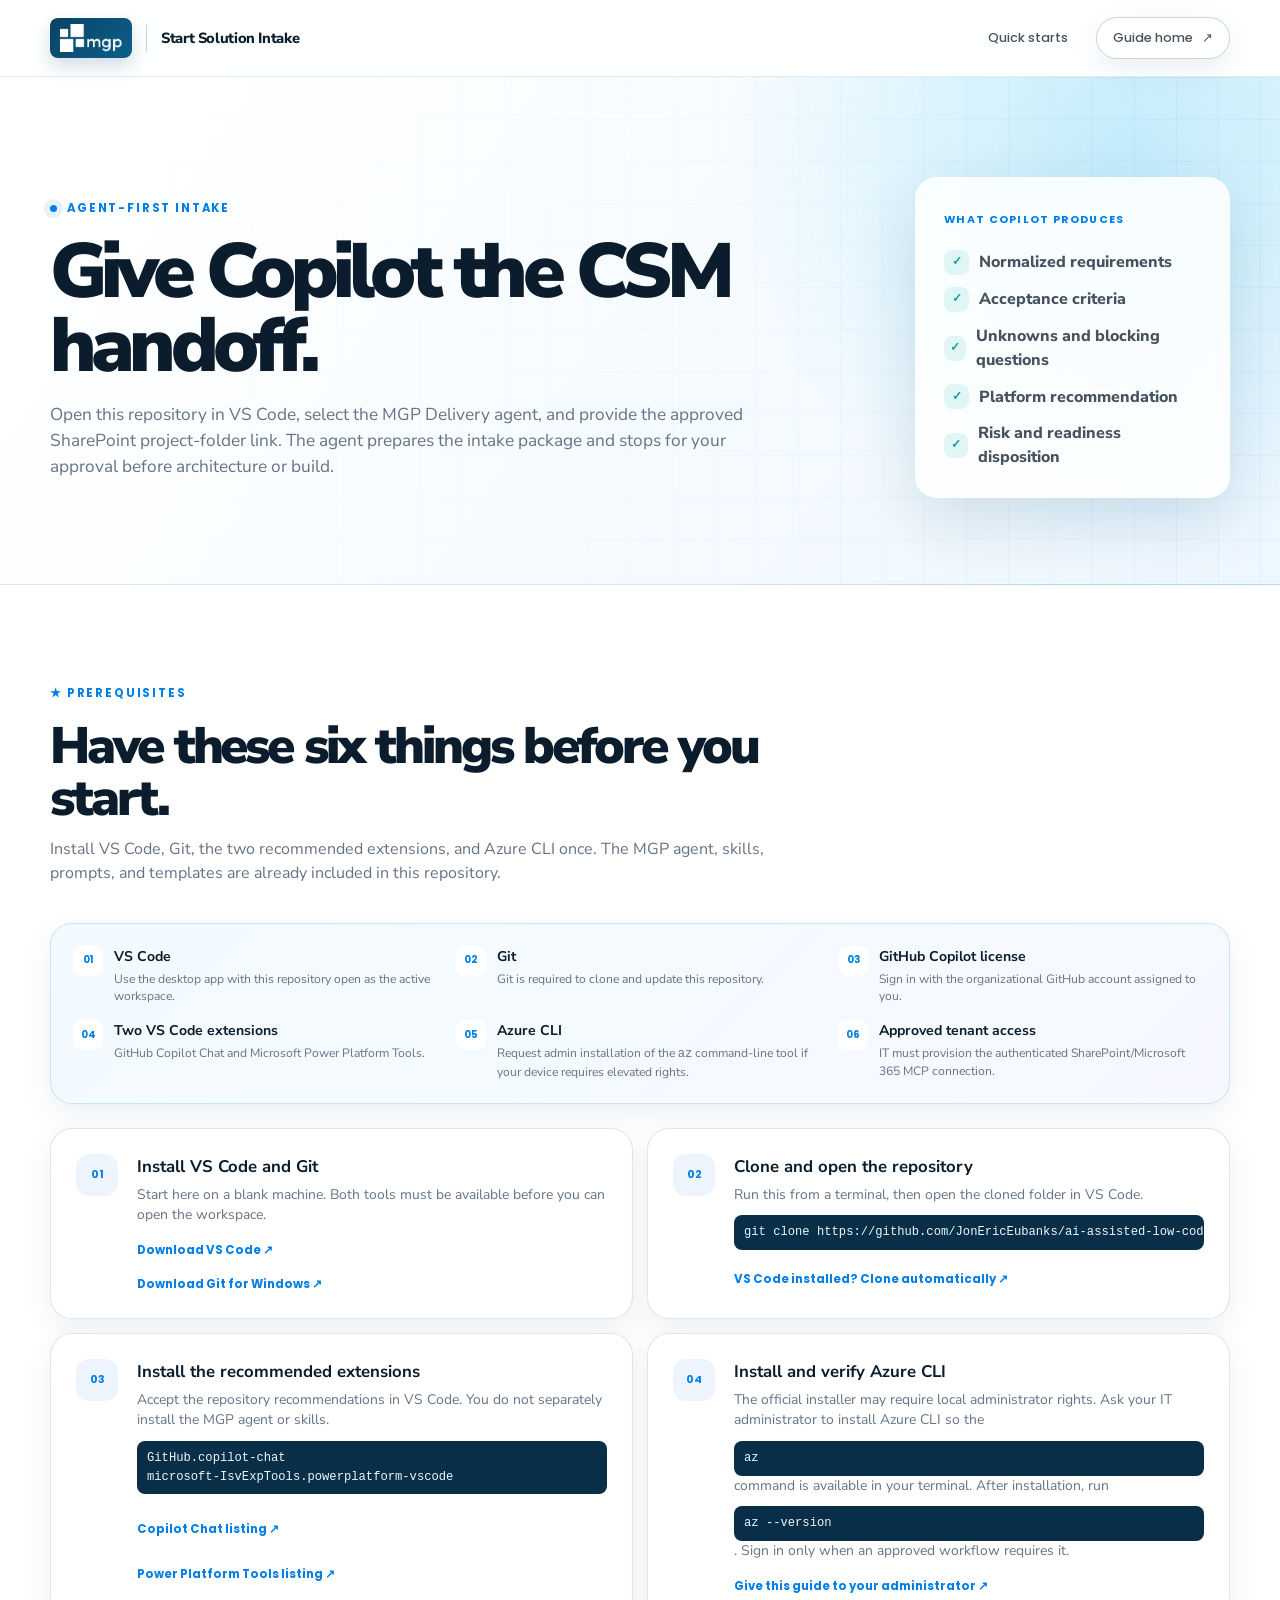
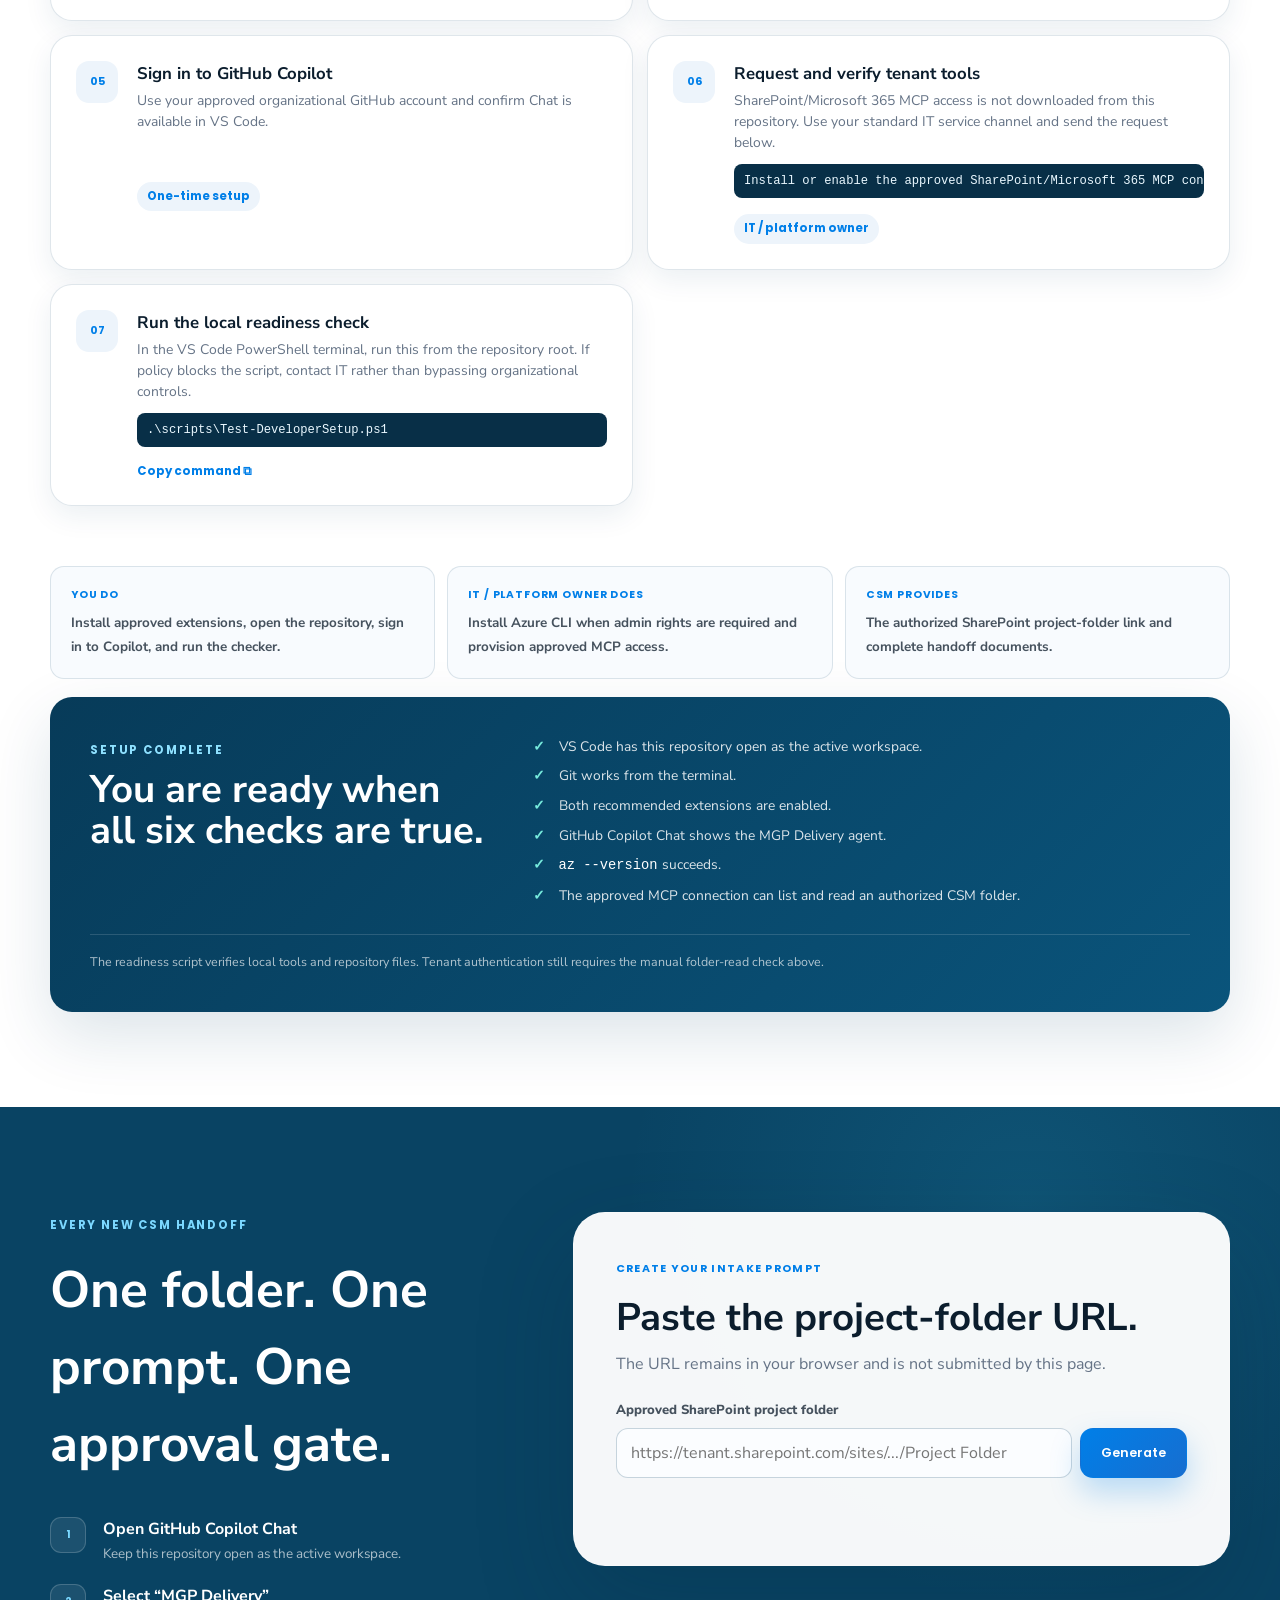
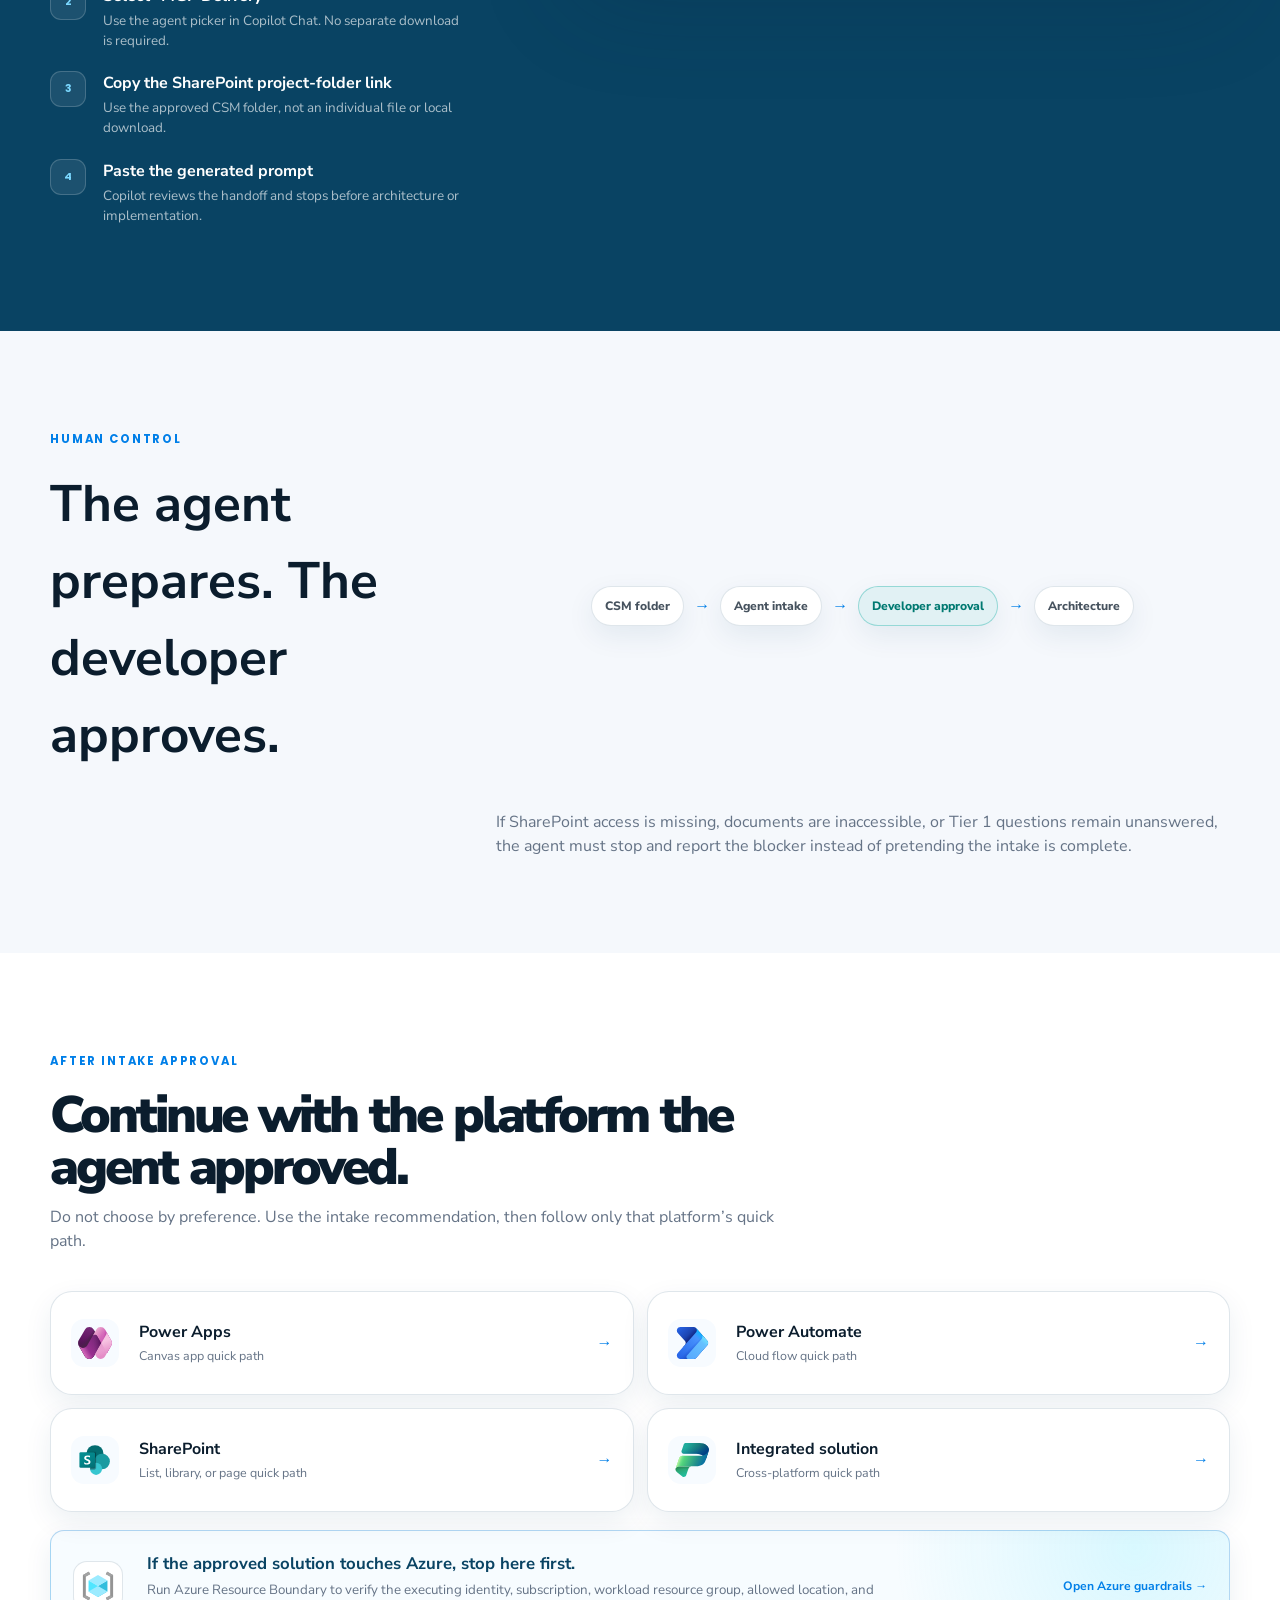
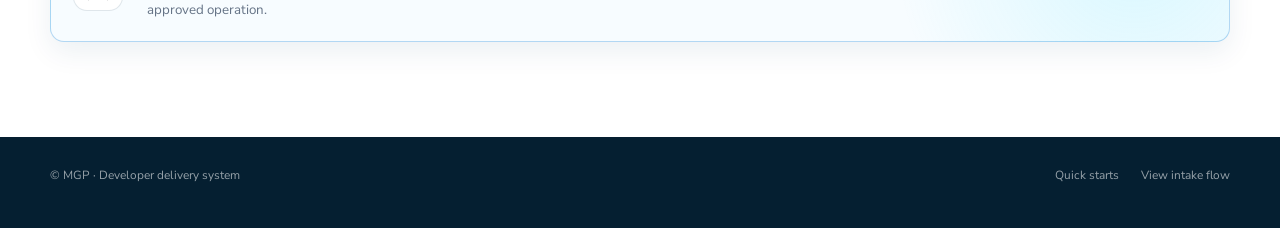
==== docs/start/index.html @ 91738666 "Operationalize low-code delivery and elevate FOIA pilot Add governed delivery skills, agent instruct" ====
<!DOCTYPE html>
<html lang="en">
  <head>
    <meta charset="UTF-8" />
    <meta name="viewport" content="width=device-width, initial-scale=1.0" />
    <meta name="color-scheme" content="light" />
    <title>MGP | Start Solution Intake</title>
    <meta
      name="description"
      content="Start an MGP solution intake in GitHub Copilot Chat using the approved CSM SharePoint project folder."
    />
    <link rel="icon" href="../assets/mgp-header-logo.png" />
    <link rel="preconnect" href="https://fonts.googleapis.com" />
    <link rel="preconnect" href="https://fonts.gstatic.com" crossorigin />
    <link
      href="https://fonts.googleapis.com/css2?family=Nunito+Sans:wght@400;500;600;700;800;900&family=Poppins:wght@500;600;700&display=swap"
      rel="stylesheet"
    />
    <link rel="stylesheet" href="../styles.css" />
    <link rel="stylesheet" href="./start.css" />
    <script src="./start.js" defer></script>
  </head>
  <body class="start-page">
    <a class="skip-link" href="#main">Skip to intake setup</a>

    <header class="site-header">
      <div class="container nav">
        <a class="brand" href="../index.html" aria-label="MGP Developer Delivery Guide home">
          <span class="logo-lockup">
            <img
              class="brand-logo"
              src="../assets/mgp-header-logo.png"
              alt="MGP — Improving Communities"
            />
          </span>
          <span class="brand-divider" aria-hidden="true"></span>
          <span class="brand-title">Start Solution Intake</span>
        </a>

        <nav aria-label="Start navigation">
          <a href="../training/index.html">Quick starts</a>
          <a class="nav-cta" href="../index.html">
            Guide home
            <span aria-hidden="true">↗</span>
          </a>
        </nav>
      </div>
    </header>

    <main id="main">
      <section class="start-hero">
        <div class="start-grid" aria-hidden="true"></div>
        <div class="container start-hero-layout">
          <div>
            <span class="eyebrow">
              <span class="eyebrow-dot" aria-hidden="true"></span>
              Agent-first intake
            </span>
            <h1>Give Copilot the CSM handoff.</h1>
            <p>
              Open this repository in VS Code, select the MGP Delivery agent, and provide the
              approved SharePoint project-folder link. The agent prepares the intake package and
              stops for your approval before architecture or build.
            </p>
          </div>

          <aside class="outcome-card" aria-label="Expected intake outcome">
            <span>What Copilot produces</span>
            <ul>
              <li>Normalized requirements</li>
              <li>Acceptance criteria</li>
              <li>Unknowns and blocking questions</li>
              <li>Platform recommendation</li>
              <li>Risk and readiness disposition</li>
            </ul>
          </aside>
        </div>
      </section>

      <section id="prerequisites" class="readiness-section">
        <div class="container">
          <div class="section-heading">
            <span class="eyebrow">★ Prerequisites</span>
            <h2>Have these six things before you start.</h2>
            <p>
              Install VS Code, Git, the two recommended extensions, and Azure CLI once. The MGP
              agent, skills, prompts, and templates are already included in this repository.
            </p>
          </div>

          <div class="prerequisite-panel">
            <div class="prerequisite-item">
              <span class="prerequisite-icon" aria-hidden="true">01</span>
              <div>
                <strong>VS Code</strong>
                <p>Use the desktop app with this repository open as the active workspace.</p>
              </div>
            </div>
            <div class="prerequisite-item">
              <span class="prerequisite-icon" aria-hidden="true">02</span>
              <div>
                <strong>Git</strong>
                <p>Git is required to clone and update this repository.</p>
              </div>
            </div>
            <div class="prerequisite-item">
              <span class="prerequisite-icon" aria-hidden="true">03</span>
              <div>
                <strong>GitHub Copilot license</strong>
                <p>Sign in with the organizational GitHub account assigned to you.</p>
              </div>
            </div>
            <div class="prerequisite-item">
              <span class="prerequisite-icon" aria-hidden="true">04</span>
              <div>
                <strong>Two VS Code extensions</strong>
                <p>GitHub Copilot Chat and Microsoft Power Platform Tools.</p>
              </div>
            </div>
            <div class="prerequisite-item">
              <span class="prerequisite-icon" aria-hidden="true">05</span>
              <div>
                <strong>Azure CLI</strong>
                <p>Request admin installation of the <code>az</code> command-line tool if your device requires elevated rights.</p>
              </div>
            </div>
            <div class="prerequisite-item">
              <span class="prerequisite-icon" aria-hidden="true">06</span>
              <div>
                <strong>Approved tenant access</strong>
                <p>IT must provision the authenticated SharePoint/Microsoft 365 MCP connection.</p>
              </div>
            </div>
          </div>

          <div class="readiness-grid">
            <div class="readiness-card">
              <span class="readiness-number">01</span>
              <div>
                <strong>Install VS Code and Git</strong>
                <p>Start here on a blank machine. Both tools must be available before you can open the workspace.</p>
              </div>
              <a href="https://code.visualstudio.com/download" target="_blank" rel="noreferrer">
                Download VS Code <span aria-hidden="true">↗</span>
              </a>
              <a href="https://git-scm.com/download/win" target="_blank" rel="noreferrer">
                Download Git for Windows <span aria-hidden="true">↗</span>
              </a>
            </div>

            <div class="readiness-card">
              <span class="readiness-number">02</span>
              <div>
                <strong>Clone and open the repository</strong>
                <p>Run this from a terminal, then open the cloned folder in VS Code.</p>
                <code>git clone https://github.com/JonEricEubanks/ai-assisted-low-code-standard.git</code>
              </div>
              <a
                href="vscode://vscode.git/clone?url=https%3A%2F%2Fgithub.com%2FJonEricEubanks%2Fai-assisted-low-code-standard.git"
              >
                VS Code installed? Clone automatically <span aria-hidden="true">↗</span>
              </a>
            </div>

            <div class="readiness-card">
              <span class="readiness-number">03</span>
              <div>
                <strong>Install the recommended extensions</strong>
                <p>
                  Accept the repository recommendations in VS Code. You do not separately install
                  the MGP agent or skills.
                </p>
                <code>GitHub.copilot-chat<br />microsoft-IsvExpTools.powerplatform-vscode</code>
              </div>
              <a
                href="https://marketplace.visualstudio.com/items?itemName=GitHub.copilot-chat"
                target="_blank"
                rel="noreferrer"
              >
                Copilot Chat listing <span aria-hidden="true">↗</span>
              </a>
              <a
                href="https://marketplace.visualstudio.com/items?itemName=microsoft-IsvExpTools.powerplatform-vscode"
                target="_blank"
                rel="noreferrer"
              >
                Power Platform Tools listing <span aria-hidden="true">↗</span>
              </a>
            </div>

            <div class="readiness-card">
              <span class="readiness-number">04</span>
              <div>
                <strong>Install and verify Azure CLI</strong>
                <p>
                  The official installer may require local administrator rights. Ask your IT
                  administrator to install Azure CLI so the <code>az</code> command is available
                  in your terminal. After installation, run <code>az --version</code>. Sign in only
                  when an approved workflow requires it.
                </p>
              </div>
              <a href="https://learn.microsoft.com/cli/azure/install-azure-cli" target="_blank" rel="noreferrer">
                Give this guide to your administrator <span aria-hidden="true">↗</span>
              </a>
            </div>

            <div class="readiness-card">
              <span class="readiness-number">05</span>
              <div>
                <strong>Sign in to GitHub Copilot</strong>
                <p>Use your approved organizational GitHub account and confirm Chat is available in VS Code.</p>
              </div>
              <span class="readiness-state">One-time setup</span>
            </div>

            <div class="readiness-card">
              <span class="readiness-number">06</span>
              <div>
                <strong>Request and verify tenant tools</strong>
                <p>
                  SharePoint/Microsoft 365 MCP access is not downloaded from this repository. Use
                  your standard IT service channel and send the request below.
                </p>
                <code>Install or enable the approved SharePoint/Microsoft 365 MCP connection for the Power Desk developer workflow. Confirm I can list and read an authorized CSM project folder.</code>
              </div>
              <span class="readiness-state">IT / platform owner</span>
            </div>

            <div class="readiness-card">
              <span class="readiness-number">07</span>
              <div>
                <strong>Run the local readiness check</strong>
                <p>
                  In the VS Code PowerShell terminal, run this from the repository root. If policy
                  blocks the script, contact IT rather than bypassing organizational controls.
                </p>
                <code>.\scripts\Test-DeveloperSetup.ps1</code>
              </div>
              <button id="copy-setup-command" class="inline-action" type="button">
                Copy command <span aria-hidden="true">⧉</span>
              </button>
            </div>
          </div>
          <p id="setup-copy-status" class="copy-status" role="status" aria-live="polite"></p>

          <div class="ownership-panel" aria-label="Setup responsibilities">
            <div>
              <span>You do</span>
              <strong>Install approved extensions, open the repository, sign in to Copilot, and run the checker.</strong>
            </div>
            <div>
              <span>IT / platform owner does</span>
              <strong>Install Azure CLI when admin rights are required and provision approved MCP access.</strong>
            </div>
            <div>
              <span>CSM provides</span>
              <strong>The authorized SharePoint project-folder link and complete handoff documents.</strong>
            </div>
          </div>

          <div class="ready-panel">
            <div>
              <span class="eyebrow">Setup complete</span>
              <h3>You are ready when all six checks are true.</h3>
            </div>
            <ul>
              <li>VS Code has this repository open as the active workspace.</li>
              <li>Git works from the terminal.</li>
              <li>Both recommended extensions are enabled.</li>
              <li>GitHub Copilot Chat shows the MGP Delivery agent.</li>
              <li><code>az --version</code> succeeds.</li>
              <li>The approved MCP connection can list and read an authorized CSM folder.</li>
            </ul>
            <p>
              The readiness script verifies local tools and repository files. Tenant authentication
              still requires the manual folder-read check above.
            </p>
          </div>
        </div>
      </section>

      <section class="launch-section">
        <div class="container launch-layout">
          <div class="launch-copy">
            <span class="eyebrow eyebrow-light">Every new CSM handoff</span>
            <h2>One folder. One prompt. One approval gate.</h2>
            <ol>
              <li>
                <span>1</span>
                <div>
                  <strong>Open GitHub Copilot Chat</strong>
                  <p>Keep this repository open as the active workspace.</p>
                </div>
              </li>
              <li>
                <span>2</span>
                <div>
                  <strong>Select “MGP Delivery”</strong>
                  <p>Use the agent picker in Copilot Chat. No separate download is required.</p>
                </div>
              </li>
              <li>
                <span>3</span>
                <div>
                  <strong>Copy the SharePoint project-folder link</strong>
                  <p>Use the approved CSM folder, not an individual file or local download.</p>
                </div>
              </li>
              <li>
                <span>4</span>
                <div>
                  <strong>Paste the generated prompt</strong>
                  <p>Copilot reviews the handoff and stops before architecture or implementation.</p>
                </div>
              </li>
            </ol>
          </div>

          <div class="prompt-builder">
            <span class="prompt-label">Create your intake prompt</span>
            <h2>Paste the project-folder URL.</h2>
            <p>The URL remains in your browser and is not submitted by this page.</p>

            <label for="sharepoint-url">Approved SharePoint project folder</label>
            <div class="url-row">
              <input
                id="sharepoint-url"
                type="url"
                inputmode="url"
                placeholder="https://tenant.sharepoint.com/sites/.../Project Folder"
                autocomplete="off"
              />
              <button id="generate-prompt" class="button button-primary" type="button">
                Generate
              </button>
            </div>
            <p id="url-error" class="field-error" role="alert"></p>

            <div id="prompt-output" class="prompt-output" hidden>
              <div class="prompt-topline">
                <span>Copilot Chat prompt</span>
                <button id="copy-prompt" type="button">
                  Copy prompt <span aria-hidden="true">⧉</span>
                </button>
              </div>
              <pre><code id="prompt-text"></code></pre>
              <p id="prompt-copy-status" class="copy-status" role="status" aria-live="polite"></p>
            </div>
          </div>
        </div>
      </section>

      <section class="approval-section">
        <div class="container approval-layout">
          <div>
            <span class="eyebrow">Human control</span>
            <h2>The agent prepares. The developer approves.</h2>
          </div>
          <div class="approval-flow" aria-label="Intake approval flow">
            <span>CSM folder</span>
            <b aria-hidden="true">→</b>
            <span>Agent intake</span>
            <b aria-hidden="true">→</b>
            <span class="approval-gate">Developer approval</span>
            <b aria-hidden="true">→</b>
            <span>Architecture</span>
          </div>
          <p>
            If SharePoint access is missing, documents are inaccessible, or Tier 1 questions remain
            unanswered, the agent must stop and report the blocker instead of pretending the intake
            is complete.
          </p>
        </div>
      </section>

      <section class="continue-section">
        <div class="container">
          <div class="section-heading">
            <span class="eyebrow">After intake approval</span>
            <h2>Continue with the platform the agent approved.</h2>
            <p>
              Do not choose by preference. Use the intake recommendation, then follow only that
              platform’s quick path.
            </p>
          </div>

          <div class="continue-grid">
            <a href="../platform/index.html?type=power-apps">
              <img src="../assets/product-icons/power-apps.svg" alt="" aria-hidden="true" />
              <span>
                <strong>Power Apps</strong>
                <small>Canvas app quick path</small>
              </span>
              <b aria-hidden="true">→</b>
            </a>
            <a href="../platform/index.html?type=power-automate">
              <img src="../assets/product-icons/power-automate.svg" alt="" aria-hidden="true" />
              <span>
                <strong>Power Automate</strong>
                <small>Cloud flow quick path</small>
              </span>
              <b aria-hidden="true">→</b>
            </a>
            <a href="../platform/index.html?type=sharepoint">
              <img src="../assets/product-icons/sharepoint.svg" alt="" aria-hidden="true" />
              <span>
                <strong>SharePoint</strong>
                <small>List, library, or page quick path</small>
              </span>
              <b aria-hidden="true">→</b>
            </a>
            <a href="../platform/index.html?type=integrated">
              <img src="../assets/product-icons/power-platform.svg" alt="" aria-hidden="true" />
              <span>
                <strong>Integrated solution</strong>
                <small>Cross-platform quick path</small>
              </span>
              <b aria-hidden="true">→</b>
            </a>
          </div>

          <a class="azure-boundary-callout" href="../azure/index.html">
            <img src="../assets/product-icons/azure-resource-groups.svg" alt="" aria-hidden="true" />
            <span>
              <strong>If the approved solution touches Azure, stop here first.</strong>
              <small>Run Azure Resource Boundary to verify the executing identity, subscription, workload resource group, allowed location, and approved operation.</small>
            </span>
            <b aria-hidden="true">Open Azure guardrails →</b>
          </a>
        </div>
      </section>
    </main>

    <footer>
      <div class="container footer-inner">
        <span>© MGP · Developer delivery system</span>
        <div>
          <a href="../training/index.html">Quick starts</a>
          <a href="../guide/index.html?doc=docs%2Fcsm-handoff-intake-flow.md">View intake flow</a>
        </div>
      </div>
    </footer>
  </body>
</html>
---- docs/styles.css ----
:root {
  color-scheme: light;
  --bg: #f5f8fc;
  --surface: #ffffff;
  --surface-soft: #edf4fb;
  --ink: #0b1d2d;
  --ink-soft: #46525e;
  --muted: #657386;
  --line: rgba(9, 67, 99, 0.13);
  --line-strong: rgba(9, 67, 99, 0.22);
  --blue: #007fe8;
  --blue-bright: #1c91f2;
  --blue-dark: #094363;
  --blue-deep: #062f49;
  --cyan: #36c4ef;
  --green: #00a39b;
  --purple: #6755d9;
  --orange: #e78032;
  --shadow-sm: 0 10px 28px rgba(9, 67, 99, 0.08);
  --shadow-md: 0 24px 65px rgba(9, 67, 99, 0.14);
  --shadow-lg: 0 36px 100px rgba(3, 38, 61, 0.2);
  --radius-sm: 14px;
  --radius-md: 22px;
  --radius-lg: 32px;
}

* {
  box-sizing: border-box;
}

html {
  scroll-behavior: smooth;
  background: var(--bg);
}

body {
  margin: 0;
  min-width: 320px;
  overflow-x: hidden;
  background: var(--bg);
  color: var(--ink);
  font-family: "Nunito Sans", sans-serif;
  line-height: 1.5;
  -webkit-font-smoothing: antialiased;
}

a {
  color: inherit;
  text-decoration: none;
}

svg {
  width: 100%;
  height: 100%;
  fill: none;
  stroke: currentColor;
  stroke-width: 1.8;
  stroke-linecap: round;
  stroke-linejoin: round;
}

.skip-link {
  position: fixed;
  z-index: 1000;
  top: 12px;
  left: 12px;
  padding: 10px 14px;
  border-radius: 8px;
  background: var(--blue-dark);
  color: #ffffff;
  transform: translateY(-150%);
}

.skip-link:focus {
  transform: translateY(0);
}

.container {
  width: min(1180px, calc(100% - 48px));
  margin: 0 auto;
}

.site-header {
  position: sticky;
  z-index: 100;
  top: 0;
  border-bottom: 1px solid rgba(9, 67, 99, 0.09);
  background: rgba(255, 255, 255, 0.88);
  backdrop-filter: blur(20px) saturate(150%);
}

.nav {
  min-height: 76px;
  display: flex;
  align-items: center;
  justify-content: space-between;
  gap: 30px;
}

.brand {
  display: inline-flex;
  align-items: center;
  gap: 14px;
  min-width: 0;
}

.logo-lockup {
  width: 82px;
  height: 40px;
  display: grid;
  place-items: center;
  padding: 6px 10px;
  border-radius: 8px;
  background: linear-gradient(135deg, var(--blue-dark), #0d5e8c);
  box-shadow: 0 8px 18px rgba(9, 67, 99, 0.18);
}

.brand-logo {
  width: 100%;
  height: 100%;
  display: block;
  object-fit: contain;
}

.brand-divider {
  width: 1px;
  height: 27px;
  background: var(--line-strong);
}

.brand-title {
  font-size: 0.92rem;
  font-weight: 800;
  letter-spacing: -0.025em;
  white-space: nowrap;
}

nav {
  display: flex;
  align-items: center;
  gap: 28px;
  color: var(--ink-soft);
  font-family: "Poppins", sans-serif;
  font-size: 0.8rem;
  font-weight: 500;
}

nav a {
  transition: color 160ms ease;
}

nav a:hover,
nav a:focus-visible {
  color: var(--blue);
}

.nav-cta {
  min-height: 42px;
  padding: 0 16px;
  display: inline-flex;
  align-items: center;
  gap: 9px;
  border: 1px solid var(--line-strong);
  border-radius: 999px;
  background: rgba(255, 255, 255, 0.7);
  box-shadow: var(--shadow-sm);
}

.hero {
  position: relative;
  isolation: isolate;
  min-height: 710px;
  display: grid;
  align-items: center;
  overflow: hidden;
  border-bottom: 1px solid var(--line);
  background:
    linear-gradient(112deg, #ffffff 8%, #f4f9fe 58%, #eaf5fe 100%);
}

.hero-grid-pattern,
.closing-grid {
  position: absolute;
  inset: 0;
  z-index: -3;
  background-image:
    linear-gradient(rgba(0, 127, 232, 0.055) 1px, transparent 1px),
    linear-gradient(90deg, rgba(0, 127, 232, 0.055) 1px, transparent 1px);
  background-size: 42px 42px;
  mask-image: linear-gradient(90deg, transparent 0%, #000 58%, #000 100%);
}

.hero-orb {
  position: absolute;
  z-index: -2;
  border-radius: 50%;
  filter: blur(2px);
  pointer-events: none;
}

.hero-orb-one {
  width: 560px;
  height: 560px;
  right: -145px;
  top: -125px;
  background:
    radial-gradient(circle at 35% 35%, rgba(54, 196, 239, 0.54), transparent 30%),
    radial-gradient(circle at 58% 55%, rgba(0, 127, 232, 0.3), transparent 56%);
  opacity: 0.82;
}

.hero-orb-two {
  width: 330px;
  height: 330px;
  right: 360px;
  bottom: -205px;
  background: rgba(28, 145, 242, 0.14);
  filter: blur(35px);
}

.hero-layout {
  display: grid;
  grid-template-columns: minmax(0, 1.12fr) minmax(360px, 0.66fr);
  gap: clamp(60px, 8vw, 120px);
  align-items: center;
  padding-top: 90px;
  padding-bottom: 90px;
}

.hero-copy {
  position: relative;
  z-index: 1;
}

.eyebrow {
  display: inline-flex;
  align-items: center;
  gap: 10px;
  margin-bottom: 18px;
  color: var(--blue);
  font-family: "Poppins", sans-serif;
  font-size: 0.72rem;
  font-weight: 700;
  letter-spacing: 0.16em;
  text-transform: uppercase;
}

.eyebrow-dot {
  width: 7px;
  height: 7px;
  border-radius: 50%;
  background: var(--blue);
  box-shadow: 0 0 0 6px rgba(0, 127, 232, 0.1);
}

.eyebrow-light {
  color: #7bd8ff;
}

h1,
h2,
p {
  margin-top: 0;
}

h1 {
  max-width: 720px;
  margin-bottom: 24px;
  font-size: clamp(3.5rem, 6.5vw, 6.35rem);
  line-height: 0.96;
  letter-spacing: -0.075em;
  font-weight: 900;
}

h1 span {
  display: block;
  color: transparent;
  background: linear-gradient(95deg, var(--blue-dark), var(--blue), var(--cyan));
  background-clip: text;
  -webkit-background-clip: text;
}

.hero-copy > p {
  max-width: 580px;
  margin-bottom: 30px;
  color: var(--muted);
  font-size: 1.12rem;
}

.hero-actions {
  display: flex;
  flex-wrap: wrap;
  gap: 12px;
}

.button {
  min-height: 50px;
  padding: 0 20px;
  display: inline-flex;
  align-items: center;
  justify-content: center;
  gap: 11px;
  border: 1px solid transparent;
  border-radius: 13px;
  font-family: "Poppins", sans-serif;
  font-size: 0.8rem;
  font-weight: 600;
  transition:
    transform 180ms ease,
    box-shadow 180ms ease,
    border-color 180ms ease;
}

.button:hover,
.button:focus-visible {
  transform: translateY(-3px);
}

.button-primary {
  background: linear-gradient(135deg, var(--blue), #176ed0);
  color: #ffffff;
  box-shadow: 0 14px 30px rgba(0, 127, 232, 0.25);
}

.button-primary:hover,
.button-primary:focus-visible {
  box-shadow: 0 18px 36px rgba(0, 127, 232, 0.34);
}

.button-secondary {
  border-color: var(--line-strong);
  background: rgba(255, 255, 255, 0.78);
  color: var(--blue-dark);
  box-shadow: var(--shadow-sm);
}

.hero-note {
  margin-top: 24px;
  display: flex;
  align-items: center;
  gap: 10px;
  color: var(--muted);
  font-size: 0.78rem;
}

.hero-note-mark {
  width: 21px;
  height: 21px;
  display: grid;
  place-items: center;
  border-radius: 50%;
  background: rgba(0, 163, 155, 0.11);
  color: var(--green);
  font-size: 0.7rem;
  font-weight: 900;
}

.route-card {
  position: relative;
  padding: 22px;
  border: 1px solid rgba(255, 255, 255, 0.65);
  border-radius: var(--radius-lg);
  background:
    linear-gradient(145deg, rgba(255, 255, 255, 0.96), rgba(244, 249, 253, 0.88));
  box-shadow: var(--shadow-lg);
  backdrop-filter: blur(20px);
}

.route-card::before {
  content: "";
  position: absolute;
  inset: -1px;
  z-index: -1;
  border-radius: inherit;
  background: linear-gradient(145deg, rgba(0, 127, 232, 0.36), transparent 45%, rgba(54, 196, 239, 0.28));
}

.route-topline {
  padding: 3px 4px 18px;
  display: flex;
  align-items: center;
  justify-content: space-between;
  color: var(--blue-dark);
  font-family: "Poppins", sans-serif;
  font-size: 0.76rem;
  font-weight: 700;
}

.route-status {
  display: inline-flex;
  align-items: center;
  gap: 7px;
  color: var(--green);
  font-size: 0.68rem;
}

.route-status > span {
  width: 7px;
  height: 7px;
  border-radius: 50%;
  background: var(--green);
  box-shadow: 0 0 0 5px rgba(0, 163, 155, 0.1);
}

.route-list {
  position: relative;
  margin: 0;
  padding: 0;
  list-style: none;
}

.route-list::before {
  content: "";
  position: absolute;
  top: 38px;
  bottom: 38px;
  left: 23px;
  width: 1px;
  background: linear-gradient(var(--blue), rgba(0, 127, 232, 0.1));
}

.route-list li {
  position: relative;
  display: grid;
  grid-template-columns: 48px 1fr auto;
  align-items: center;
  gap: 14px;
  min-height: 76px;
  padding: 9px 12px 9px 0;
  border-bottom: 1px solid var(--line);
}

.route-list li:last-child {
  border-bottom: 0;
}

.route-node {
  position: relative;
  z-index: 1;
  width: 46px;
  height: 46px;
  display: grid;
  place-items: center;
  border: 1px solid var(--line-strong);
  border-radius: 14px;
  background: var(--surface);
  color: var(--blue-dark);
  font-family: "Poppins", sans-serif;
  font-size: 0.68rem;
  font-weight: 700;
}

.route-active .route-node {
  border-color: var(--blue);
  background: var(--blue);
  color: #ffffff;
  box-shadow: 0 9px 20px rgba(0, 127, 232, 0.25);
}

.route-list strong,
.route-list small {
  display: block;
}

.route-list strong {
  margin-bottom: 2px;
  color: var(--ink);
  letter-spacing: -0.02em;
}

.route-list small {
  color: var(--muted);
  font-size: 0.72rem;
}

.route-check {
  color: var(--blue);
}

.route-link {
  min-height: 48px;
  margin-top: 14px;
  padding: 0 14px;
  display: flex;
  align-items: center;
  justify-content: space-between;
  border-radius: 12px;
  background: var(--blue-dark);
  color: #ffffff;
  font-family: "Poppins", sans-serif;
  font-size: 0.74rem;
  font-weight: 600;
  transition: background 160ms ease;
}

.route-link:hover,
.route-link:focus-visible {
  background: var(--blue);
}

.video-section {
  padding-top: 32px;
}

.video-layout {
  display: grid;
  grid-template-columns: minmax(300px, 0.95fr) minmax(320px, 1.05fr);
  gap: clamp(28px, 4vw, 54px);
  align-items: center;
}

.video-preview {
  display: flex;
  justify-content: center;
}

.video-card {
  width: min(100%, 500px);
  padding: 22px 22px 18px;
  border: 1px solid rgba(9, 67, 99, 0.09);
  border-radius: 28px;
  background: linear-gradient(180deg, #ffffff, #eef7ff);
  box-shadow: var(--shadow-md);
}

.video-badge {
  display: inline-flex;
  align-items: center;
  padding: 8px 12px;
  border-radius: 999px;
  background: rgba(0, 127, 232, 0.08);
  color: var(--blue-dark);
  font-family: "Poppins", sans-serif;
  font-size: 0.7rem;
  font-weight: 700;
  letter-spacing: 0.08em;
  text-transform: uppercase;
}

.video-frame {
  position: relative;
  display: grid;
  place-items: center;
  height: 250px;
  margin-top: 16px;
  overflow: hidden;
  border-radius: 22px;
  background:
    linear-gradient(135deg, rgba(9, 67, 99, 0.98), rgba(0, 127, 232, 0.82)),
    linear-gradient(135deg, rgba(54, 196, 239, 0.2), transparent);
  box-shadow: inset 0 1px 0 rgba(255, 255, 255, 0.22);
}

.video-frame::before {
  content: "";
  position: absolute;
  inset: 18px 28px;
  border: 1px solid rgba(255, 255, 255, 0.2);
  border-radius: 16px;
}

.video-frame img {
  position: absolute;
  inset: 0;
  width: 100%;
  height: 100%;
  object-fit: cover;
}

.video-overlay {
  position: absolute;
  inset: 0;
  background:
    linear-gradient(180deg, rgba(9, 67, 99, 0.08), rgba(9, 67, 99, 0.42)),
    rgba(0, 127, 232, 0.04);
}

.video-play-button {
  position: relative;
  z-index: 1;
  width: 68px;
  height: 68px;
  display: grid;
  place-items: center;
  border-radius: 50%;
  background: rgba(255, 255, 255, 0.18);
  color: #ffffff;
  border: 1px solid rgba(255, 255, 255, 0.2);
  backdrop-filter: blur(10px);
  font-size: 1.8rem;
  box-shadow: 0 18px 36px rgba(9, 67, 99, 0.26);
}

.video-card p {
  margin: 14px 0 0;
  color: var(--muted);
  font-size: 0.94rem;
}

.video-card p strong {
  color: var(--blue-dark);
}

.video-copy h2 {
  margin-bottom: 18px;
}

.video-copy > p {
  margin-bottom: 18px;
  color: var(--muted);
  font-size: 1.02rem;
}

.video-list {
  margin: 0 0 24px;
  padding-left: 22px;
  color: var(--ink-soft);
  display: grid;
  gap: 11px;
}

.video-list li::marker {
  color: var(--blue);
}

.video-actions {
  display: flex;
  flex-wrap: wrap;
  gap: 12px;
}

.section {
  padding: 108px 0;
}

.section-heading {
  margin-bottom: 42px;
}

.section-heading h2,
.ship-intro h2,
.resource-heading h2,
.closing h2 {
  max-width: 790px;
  margin-bottom: 0;
  font-size: clamp(2.25rem, 4.3vw, 4rem);
  line-height: 1.02;
  letter-spacing: -0.06em;
  font-weight: 900;
}

.heading-row {
  display: flex;
  align-items: end;
  justify-content: space-between;
  gap: 38px;
}

.heading-row > p {
  max-width: 300px;
  margin-bottom: 7px;
  color: var(--muted);
  font-size: 0.9rem;
}

.decision-section {
  background:
    radial-gradient(circle at 7% 20%, rgba(0, 127, 232, 0.07), transparent 22rem),
    var(--surface);
}

.setup-callout {
  position: relative;
  margin-bottom: 22px;
  padding: clamp(24px, 4vw, 38px);
  display: grid;
  grid-template-columns: minmax(0, 1.25fr) minmax(280px, 0.75fr) auto;
  align-items: center;
  gap: 18px 30px;
  overflow: hidden;
  border: 1px solid rgba(0, 127, 232, 0.24);
  border-radius: var(--radius-md);
  background:
    radial-gradient(circle at 92% 20%, rgba(54, 196, 239, 0.2), transparent 18rem),
    linear-gradient(125deg, #073b59, #0a547b);
  color: #ffffff;
  box-shadow: var(--shadow-md);
  transition:
    transform 180ms ease,
    box-shadow 180ms ease;
}

.setup-callout:hover,
.setup-callout:focus-visible {
  transform: translateY(-4px);
  box-shadow: var(--shadow-lg);
}

.setup-callout-badge {
  grid-column: 1 / -1;
  justify-self: start;
  padding: 6px 10px;
  border: 1px solid rgba(123, 216, 255, 0.28);
  border-radius: 999px;
  background: rgba(255, 255, 255, 0.08);
  color: #8ee1ff;
  font-family: "Poppins", sans-serif;
  font-size: 0.67rem;
  font-weight: 700;
  letter-spacing: 0.09em;
  text-transform: uppercase;
}

.setup-callout-copy,
.setup-callout-copy strong,
.setup-callout-copy small {
  display: block;
}

.setup-callout-copy strong {
  margin-bottom: 7px;
  font-size: clamp(1.35rem, 2vw, 1.8rem);
  letter-spacing: -0.035em;
}

.setup-callout-copy small {
  max-width: 620px;
  color: rgba(255, 255, 255, 0.72);
  font-size: 0.87rem;
}

.setup-callout-list {
  display: flex;
  flex-wrap: wrap;
  gap: 8px;
}

.setup-callout-list span {
  padding: 7px 10px;
  border: 1px solid rgba(255, 255, 255, 0.16);
  border-radius: 999px;
  background: rgba(255, 255, 255, 0.08);
  color: rgba(255, 255, 255, 0.82);
  font-size: 0.72rem;
  font-weight: 800;
}

.setup-callout-action {
  min-height: 48px;
  padding: 0 16px;
  display: inline-flex;
  align-items: center;
  gap: 14px;
  border-radius: 12px;
  background: #ffffff;
  color: var(--blue-dark);
  font-family: "Poppins", sans-serif;
  font-size: 0.74rem;
  font-weight: 700;
  white-space: nowrap;
}

.decision-grid {
  display: grid;
  grid-template-columns: repeat(3, minmax(0, 1fr));
  gap: 18px;
}

.decision-card {
  --card-accent: var(--blue);
  position: relative;
  min-height: 350px;
  padding: 25px;
  display: flex;
  flex-direction: column;
  overflow: hidden;
  border: 1px solid var(--line);
  border-radius: var(--radius-md);
  background: var(--surface);
  box-shadow: var(--shadow-sm);
  transition:
    transform 220ms ease,
    box-shadow 220ms ease,
    border-color 220ms ease;
}

.decision-card::before {
  content: "";
  position: absolute;
  width: 220px;
  height: 220px;
  right: -95px;
  top: -95px;
  border-radius: 50%;
  background: color-mix(in srgb, var(--card-accent) 13%, transparent);
  transition: transform 240ms ease;
}

.decision-card:hover,
.decision-card:focus-visible {
  transform: translateY(-7px);
  border-color: color-mix(in srgb, var(--card-accent) 45%, var(--line));
  box-shadow: var(--shadow-md);
}

.decision-card:hover::before,
.decision-card:focus-visible::before {
  transform: scale(1.18);
}

.decision-build {
  --card-accent: var(--purple);
}

.decision-validate {
  --card-accent: var(--green);
}

.decision-meta {
  position: relative;
  z-index: 1;
  color: var(--muted);
  font-family: "Poppins", sans-serif;
  font-size: 0.69rem;
  font-weight: 600;
  letter-spacing: 0.07em;
  text-transform: uppercase;
}

.decision-icon {
  position: relative;
  z-index: 1;
  width: 58px;
  height: 58px;
  margin: 48px 0 28px;
  padding: 16px;
  border-radius: 17px;
  background: color-mix(in srgb, var(--card-accent) 11%, white);
  color: var(--card-accent);
  box-shadow: inset 0 0 0 1px color-mix(in srgb, var(--card-accent) 15%, transparent);
}

.decision-copy {
  display: block;
}

.decision-copy strong,
.decision-copy small {
  display: block;
}

.decision-copy strong {
  margin-bottom: 7px;
  font-size: 1.45rem;
  letter-spacing: -0.04em;
}

.decision-copy small {
  max-width: 250px;
  color: var(--muted);
  font-size: 0.85rem;
}

.card-link {
  margin-top: auto;
  padding-top: 30px;
  display: flex;
  align-items: center;
  justify-content: space-between;
  color: var(--card-accent);
  font-family: "Poppins", sans-serif;
  font-size: 0.75rem;
  font-weight: 600;
}

.card-link b {
  font-size: 1rem;
}

.task-chooser-section {
  position: relative;
  background: linear-gradient(180deg, var(--surface) 0%, rgba(247, 250, 252, 0.96) 100%);
}

.task-grid {
  grid-template-columns: repeat(4, minmax(0, 1fr));
}

.azure-guardrail-card {
  border-color: rgba(0, 120, 212, 0.28);
  background:
    radial-gradient(circle at 88% 12%, rgba(80, 230, 255, 0.18), transparent 10rem),
    #ffffff;
}

@media (min-width: 1101px) {
  .azure-guardrail-card {
    grid-column: span 2;
  }
}

.task-card {
  min-height: 250px;
  border: 1px solid rgba(17, 24, 39, 0.08);
  background: #ffffff;
  color: var(--ink);
  box-shadow: 0 18px 40px rgba(11, 20, 32, 0.04);
}

.task-card .playbook-content strong,
.task-card .playbook-content small {
  display: block;
  color: var(--ink);
}

.task-card .playbook-content strong {
  font-size: 1.22rem;
}

.task-card .playbook-content small {
  margin-top: 10px;
  color: var(--muted);
}

.task-cta {
  margin-top: 18px;
  padding-top: 14px;
  display: inline-block;
  color: var(--blue);
  font-size: 0.72rem;
  font-weight: 800;
  letter-spacing: 0.04em;
  text-transform: uppercase;
}

.playbook-section {
  position: relative;
  overflow: hidden;
  background:
    radial-gradient(circle at 95% 10%, rgba(28, 145, 242, 0.2), transparent 25rem),
    linear-gradient(135deg, var(--blue-deep), #073a5c 58%, #0a4a71);
  color: #ffffff;
}

.playbook-section::after {
  content: "";
  position: absolute;
  inset: 0;
  pointer-events: none;
  background-image: radial-gradient(rgba(255, 255, 255, 0.1) 1px, transparent 1px);
  background-size: 26px 26px;
  mask-image: linear-gradient(90deg, transparent, #000);
}

.playbook-section .container {
  position: relative;
  z-index: 1;
}

.playbook-section .heading-row > p {
  color: rgba(255, 255, 255, 0.66);
}

.playbook-grid {
  display: grid;
  grid-template-columns: repeat(4, minmax(0, 1fr));
  gap: 16px;
}

.playbook {
  min-height: 330px;
  padding: 22px;
  display: flex;
  flex-direction: column;
  border: 1px solid rgba(255, 255, 255, 0.15);
  border-radius: var(--radius-md);
  background: rgba(255, 255, 255, 0.075);
  backdrop-filter: blur(12px);
  transition:
    transform 220ms ease,
    background 220ms ease,
    border-color 220ms ease;
}

.playbook:hover,
.playbook:focus-visible {
  transform: translateY(-7px);
  border-color: rgba(123, 216, 255, 0.5);
  background: rgba(255, 255, 255, 0.13);
}

.playbook-featured {
  background:
    linear-gradient(145deg, rgba(28, 145, 242, 0.28), rgba(255, 255, 255, 0.09));
}

.playbook-topline {
  display: flex;
  justify-content: space-between;
  align-items: center;
}

.playbook-logo {
  width: 54px;
  height: 54px;
  display: grid;
  place-items: center;
  padding: 8px;
  border: 1px solid rgba(255, 255, 255, 0.2);
  border-radius: 15px;
  background: rgba(255, 255, 255, 0.96);
  box-shadow: 0 10px 26px rgba(0, 0, 0, 0.18);
}

.playbook-logo img {
  width: 100%;
  height: 100%;
  display: block;
  object-fit: contain;
}

.playbook-arrow {
  color: rgba(255, 255, 255, 0.62);
  font-size: 1.1rem;
}

.playbook-content {
  margin-top: auto;
  display: block;
}

.playbook-content strong,
.playbook-content small {
  display: block;
}

.playbook-content strong {
  margin-bottom: 8px;
  font-size: 1.35rem;
  letter-spacing: -0.04em;
}

.playbook-content small {
  min-height: 42px;
  color: rgba(255, 255, 255, 0.66);
  font-size: 0.82rem;
}

.playbook-tags {
  margin-top: 24px;
  display: flex;
  flex-wrap: wrap;
  gap: 6px;
}

.playbook-tags span {
  padding: 5px 9px;
  border: 1px solid rgba(255, 255, 255, 0.14);
  border-radius: 999px;
  color: rgba(255, 255, 255, 0.66);
  font-size: 0.64rem;
}

.ship-section {
  background: var(--surface);
}

.ship-layout {
  display: grid;
  grid-template-columns: minmax(280px, 0.72fr) minmax(0, 1.28fr);
  gap: clamp(60px, 9vw, 140px);
  align-items: start;
}

.ship-intro {
  position: sticky;
  top: 118px;
}

.ship-intro h2 {
  margin-bottom: 20px;
}

.ship-intro > p {
  max-width: 390px;
  margin-bottom: 24px;
  color: var(--muted);
}

.text-link {
  display: inline-flex;
  align-items: center;
  gap: 10px;
  color: var(--blue);
  font-family: "Poppins", sans-serif;
  font-size: 0.76rem;
  font-weight: 600;
}

.ship-steps {
  margin: 0;
  padding: 0;
  list-style: none;
  border-top: 1px solid var(--line);
}

.ship-steps li {
  min-height: 122px;
  display: grid;
  grid-template-columns: 54px 1fr auto;
  align-items: center;
  gap: 22px;
  border-bottom: 1px solid var(--line);
  transition: padding 180ms ease, background 180ms ease;
}

.ship-steps li:hover {
  padding: 0 18px;
  background: var(--surface-soft);
}

.ship-number {
  color: var(--blue);
  font-family: "Poppins", sans-serif;
  font-size: 0.7rem;
  font-weight: 700;
  letter-spacing: 0.08em;
}

.ship-steps strong,
.ship-steps small {
  display: block;
}

.ship-steps strong {
  margin-bottom: 3px;
  font-size: 1.45rem;
  letter-spacing: -0.04em;
}

.ship-steps small {
  color: var(--muted);
  font-size: 0.82rem;
}

.ship-steps a {
  width: 38px;
  height: 38px;
  display: grid;
  place-items: center;
  border: 1px solid var(--line-strong);
  border-radius: 50%;
  color: var(--blue);
  transition: background 160ms ease, color 160ms ease;
}

.ship-steps a:hover,
.ship-steps a:focus-visible {
  background: var(--blue);
  color: #ffffff;
}

.resource-section {
  padding-top: 30px;
  background: var(--surface);
}

.resource-shell {
  display: grid;
  grid-template-columns: 0.7fr 1.3fr;
  overflow: hidden;
  border: 1px solid var(--line);
  border-radius: var(--radius-lg);
  background: var(--bg);
  box-shadow: var(--shadow-md);
}

.resource-heading {
  padding: 48px;
  border-right: 1px solid var(--line);
  background:
    radial-gradient(circle at 10% 0%, rgba(0, 127, 232, 0.12), transparent 18rem),
    var(--surface-soft);
}

.resource-heading h2 {
  margin-bottom: 16px;
  font-size: clamp(2.2rem, 3.7vw, 3.5rem);
}

.resource-heading p {
  margin-bottom: 0;
  color: var(--muted);
}

.resource-list {
  background: var(--surface);
}

.resource-list a {
  min-height: 93px;
  padding: 0 30px;
  display: grid;
  grid-template-columns: 110px 1fr auto;
  align-items: center;
  gap: 24px;
  border-bottom: 1px solid var(--line);
  transition: background 160ms ease, padding 160ms ease;
}

.resource-list a:last-child {
  border-bottom: 0;
}

.resource-list a:hover,
.resource-list a:focus-visible {
  padding-left: 38px;
  background: var(--surface-soft);
}

.resource-type {
  color: var(--blue);
  font-family: "Poppins", sans-serif;
  font-size: 0.67rem;
  font-weight: 600;
  text-transform: uppercase;
  letter-spacing: 0.09em;
}

.resource-list strong {
  letter-spacing: -0.025em;
}

.resource-list a > span:last-child {
  color: var(--blue);
}

.closing {
  position: relative;
  isolation: isolate;
  overflow: hidden;
  padding: 90px 0;
  background:
    radial-gradient(circle at 78% 10%, rgba(54, 196, 239, 0.35), transparent 25rem),
    linear-gradient(125deg, var(--blue-deep), var(--blue-dark) 65%, #075989);
  color: #ffffff;
}

.closing-grid {
  z-index: -1;
  opacity: 0.42;
  mask-image: linear-gradient(90deg, transparent, #000);
}

.closing-inner {
  display: flex;
  align-items: end;
  justify-content: space-between;
  gap: 60px;
}

.closing h2 {
  font-size: clamp(2.8rem, 5vw, 5rem);
}

.closing-action {
  max-width: 380px;
}

.closing-action p {
  margin-bottom: 22px;
  color: rgba(255, 255, 255, 0.72);
}

.button-white {
  background: #ffffff;
  color: var(--blue-dark);
  box-shadow: 0 18px 40px rgba(0, 0, 0, 0.16);
}

footer {
  padding: 30px 0 44px;
  background: #051f31;
  color: rgba(255, 255, 255, 0.58);
  font-size: 0.74rem;
}

.footer-inner,
.footer-inner > div {
  display: flex;
  justify-content: space-between;
  gap: 22px;
}

footer a:hover,
footer a:focus-visible {
  color: #ffffff;
}

@media (max-width: 980px) {
  .hero-layout {
    grid-template-columns: 1fr;
    gap: 58px;
  }

  .hero {
    min-height: auto;
  }

  .route-card {
    max-width: 660px;
  }

  .setup-callout {
    grid-template-columns: minmax(0, 1fr) auto;
  }

  .setup-callout-list {
    grid-column: 1;
  }

  .setup-callout-action {
    grid-column: 2;
    grid-row: 2 / 4;
  }

  .decision-grid {
    grid-template-columns: repeat(2, minmax(0, 1fr));
  }

  .decision-card:last-child {
    grid-column: 1 / -1;
    min-height: 280px;
  }

  .playbook-grid {
    grid-template-columns: repeat(2, minmax(0, 1fr));
  }

  .ship-layout {
    grid-template-columns: 1fr;
    gap: 46px;
  }

  .ship-intro {
    position: static;
  }

  .resource-shell {
    grid-template-columns: 1fr;
  }

  .resource-heading {
    border-right: 0;
    border-bottom: 1px solid var(--line);
  }
}

@media (max-width: 760px) {
  .container {
    width: min(100% - 32px, 1180px);
  }

  nav > a:not(.nav-cta) {
    display: none;
  }

  .brand-title {
    font-size: 0.8rem;
  }

  .hero-layout {
    padding-top: 70px;
    padding-bottom: 70px;
  }

  h1 {
    font-size: clamp(3.15rem, 14vw, 5rem);
  }

  .section {
    padding: 82px 0;
  }

  .heading-row,
  .closing-inner {
    align-items: flex-start;
    flex-direction: column;
  }

  .setup-callout {
    grid-template-columns: 1fr;
  }

  .setup-callout-badge,
  .setup-callout-list,
  .setup-callout-action {
    grid-column: 1;
  }

  .setup-callout-action {
    grid-row: auto;
    justify-content: space-between;
  }

  .video-layout {
    grid-template-columns: 1fr;
  }

  .decision-grid,
  .playbook-grid {
    grid-template-columns: 1fr;
  }

  .decision-card,
  .decision-card:last-child {
    grid-column: auto;
    min-height: 300px;
  }

  .playbook {
    min-height: 285px;
  }

  .resource-heading {
    padding: 34px 28px;
  }

  .resource-list a {
    grid-template-columns: 90px 1fr auto;
    padding: 0 22px;
  }

  .closing {
    padding: 76px 0;
  }
}

@media (max-width: 520px) {
  .nav-cta,
  .brand-divider,
  .brand-title {
    display: none;
  }

  .hero-actions {
    align-items: stretch;
    flex-direction: column;
  }

  .button {
    width: 100%;
  }

  .video-card {
    padding: 16px;
  }

  .video-frame {
    height: 210px;
  }

  .video-actions {
    align-items: stretch;
    flex-direction: column;
  }

  .hero-note {
    align-items: flex-start;
  }

  .route-card {
    padding: 16px;
    border-radius: 24px;
  }

  .route-list li {
    grid-template-columns: 44px 1fr auto;
    gap: 10px;
  }

  .route-node {
    width: 42px;
    height: 42px;
  }

  .route-list::before {
    left: 21px;
  }

  .ship-steps li {
    grid-template-columns: 36px 1fr auto;
    gap: 12px;
  }

  .resource-list a {
    min-height: 105px;
    grid-template-columns: 1fr auto;
    gap: 5px 16px;
  }

  .resource-type {
    grid-column: 1 / -1;
    align-self: end;
  }

  .footer-inner {
    align-items: flex-start;
    flex-direction: column;
  }
}

@media (prefers-reduced-motion: reduce) {
  html {
    scroll-behavior: auto;
  }

  *,
  *::before,
  *::after {
    transition-duration: 0.01ms !important;
  }
}
---- docs/start/start.css ----
.start-page {
  background: #f5f8fc;
}

.start-hero {
  position: relative;
  isolation: isolate;
  overflow: hidden;
  padding: 100px 0 86px;
  border-bottom: 1px solid var(--line);
  background:
    radial-gradient(circle at 88% 14%, rgba(54, 196, 239, 0.25), transparent 25rem),
    linear-gradient(125deg, #ffffff 8%, #edf7ff 100%);
}

.start-grid {
  position: absolute;
  inset: 0;
  z-index: -1;
  background-image:
    linear-gradient(rgba(0, 127, 232, 0.05) 1px, transparent 1px),
    linear-gradient(90deg, rgba(0, 127, 232, 0.05) 1px, transparent 1px);
  background-size: 42px 42px;
  mask-image: linear-gradient(90deg, transparent 8%, #000);
}

.start-hero-layout {
  display: grid;
  grid-template-columns: minmax(0, 1fr) minmax(300px, 0.42fr);
  align-items: center;
  gap: clamp(55px, 9vw, 120px);
}

.start-hero h1 {
  max-width: 780px;
  margin-bottom: 20px;
  font-size: clamp(3.5rem, 6vw, 6rem);
}

.start-hero p {
  max-width: 720px;
  margin: 0;
  color: var(--muted);
  font-size: 1.08rem;
}

.outcome-card {
  padding: 28px;
  border: 1px solid rgba(255, 255, 255, 0.72);
  border-radius: var(--radius-md);
  background: rgba(255, 255, 255, 0.84);
  box-shadow: var(--shadow-md);
  backdrop-filter: blur(18px);
}

.outcome-card > span,
.prompt-label {
  color: var(--blue);
  font-family: "Poppins", sans-serif;
  font-size: 0.68rem;
  font-weight: 700;
  letter-spacing: 0.12em;
  text-transform: uppercase;
}

.outcome-card ul {
  margin: 20px 0 0;
  padding: 0;
  display: grid;
  gap: 12px;
  list-style: none;
}

.outcome-card li {
  display: flex;
  align-items: center;
  gap: 10px;
  color: var(--ink-soft);
  font-weight: 800;
}

.outcome-card li::before {
  content: "✓";
  width: 25px;
  height: 25px;
  display: grid;
  place-items: center;
  border-radius: 8px;
  background: rgba(0, 163, 155, 0.1);
  color: var(--green);
  font-size: 0.72rem;
}

.readiness-section,
.approval-section {
  padding: 95px 0;
}

.readiness-section {
  background: #ffffff;
  scroll-margin-top: 76px;
}

.section-heading {
  max-width: 760px;
  margin-bottom: 38px;
}

.section-heading h2,
.launch-copy h2,
.approval-layout h2 {
  margin-bottom: 12px;
  font-size: clamp(2.5rem, 4vw, 4.2rem);
}

.section-heading p,
.readiness-card p,
.launch-copy p,
.prompt-builder > p,
.approval-layout > p {
  color: var(--muted);
}

.prerequisite-panel {
  margin: 0 0 24px;
  padding: 22px;
  display: grid;
  grid-template-columns: repeat(3, minmax(0, 1fr));
  gap: 14px;
  border: 1px solid rgba(0, 127, 232, 0.18);
  border-radius: var(--radius-md);
  background: linear-gradient(135deg, #f3fbff, #f7f8ff);
  box-shadow: var(--shadow-sm);
}

.prerequisite-item {
  min-width: 0;
  display: flex;
  align-items: flex-start;
  gap: 11px;
}

.prerequisite-icon {
  flex: 0 0 auto;
  width: 30px;
  height: 30px;
  display: grid;
  place-items: center;
  border-radius: 9px;
  background: #ffffff;
  color: var(--blue);
  font-family: "Poppins", sans-serif;
  font-size: 0.62rem;
  font-weight: 700;
}

.prerequisite-item strong {
  display: block;
  font-size: 0.88rem;
}

.prerequisite-item p {
  margin: 4px 0 0;
  color: var(--muted);
  font-size: 0.76rem;
  line-height: 1.45;
}

.readiness-grid {
  display: grid;
  grid-template-columns: repeat(2, minmax(0, 1fr));
  gap: 14px;
}

.readiness-card {
  min-height: 175px;
  padding: 25px;
  display: grid;
  grid-template-columns: 45px minmax(0, 1fr);
  align-items: start;
  gap: 16px;
  border: 1px solid var(--line);
  border-radius: var(--radius-md);
  background: #ffffff;
  box-shadow: var(--shadow-sm);
}

.readiness-card > div {
  min-width: 0;
}

.readiness-number {
  width: 42px;
  height: 42px;
  display: grid;
  place-items: center;
  border-radius: 13px;
  background: var(--surface-soft);
  color: var(--blue);
  font-family: "Poppins", sans-serif;
  font-size: 0.68rem;
  font-weight: 700;
}

.readiness-card strong {
  display: block;
  font-size: 1.05rem;
}

.readiness-card p {
  margin: 5px 0 0;
  font-size: 0.87rem;
}

.readiness-card > a,
.readiness-state,
.inline-action {
  grid-column: 2;
  justify-self: start;
  color: var(--blue);
  font-family: "Poppins", sans-serif;
  font-size: 0.73rem;
  font-weight: 700;
}

.readiness-state {
  padding: 6px 10px;
  border-radius: 999px;
  background: var(--surface-soft);
}

.inline-action {
  padding: 0;
  border: 0;
  background: transparent;
  cursor: pointer;
}

.readiness-card code {
  margin-top: 10px;
  padding: 8px 10px;
  display: block;
  overflow-x: auto;
  border-radius: 8px;
  background: #082f47;
  color: #eaf8ff;
  font-family: Consolas, "Courier New", monospace;
  font-size: 0.76rem;
  white-space: nowrap;
}

.copy-status {
  min-height: 20px;
  margin: 12px 0 0;
  color: var(--green);
  font-size: 0.8rem;
  font-weight: 800;
}

.copy-status.is-error,
.field-error {
  color: #bd2c36;
}

.ownership-panel {
  margin-top: 28px;
  display: grid;
  grid-template-columns: repeat(3, minmax(0, 1fr));
  gap: 12px;
}

.ownership-panel > div {
  min-width: 0;
  padding: 20px;
  border: 1px solid var(--line);
  border-radius: var(--radius-sm);
  background: #f8fbfe;
}

.ownership-panel span {
  display: block;
  margin-bottom: 7px;
  color: var(--blue);
  font-family: "Poppins", sans-serif;
  font-size: 0.66rem;
  font-weight: 700;
  letter-spacing: 0.08em;
  text-transform: uppercase;
}

.ownership-panel strong {
  color: var(--ink-soft);
  font-size: 0.84rem;
  line-height: 1.5;
}

.ready-panel {
  margin-top: 18px;
  padding: clamp(26px, 4vw, 40px);
  display: grid;
  grid-template-columns: minmax(240px, 0.75fr) minmax(0, 1.25fr);
  gap: 28px 48px;
  border-radius: var(--radius-md);
  background: linear-gradient(135deg, #073b59, #0a547b);
  color: #ffffff;
  box-shadow: var(--shadow-md);
}

.ready-panel .eyebrow {
  margin-bottom: 10px;
  color: #8ee1ff;
}

.ready-panel h3 {
  margin: 0;
  font-size: clamp(1.7rem, 3vw, 2.5rem);
  line-height: 1.08;
}

.ready-panel ul {
  margin: 0;
  padding: 0;
  display: grid;
  gap: 9px;
  list-style: none;
}

.ready-panel li {
  position: relative;
  padding-left: 26px;
  color: rgba(255, 255, 255, 0.86);
  font-size: 0.86rem;
}

.ready-panel li::before {
  content: "✓";
  position: absolute;
  left: 0;
  color: #76eadc;
  font-weight: 900;
}

.ready-panel code {
  color: #ffffff;
}

.ready-panel > p {
  grid-column: 1 / -1;
  margin: 0;
  padding-top: 18px;
  border-top: 1px solid rgba(255, 255, 255, 0.14);
  color: rgba(255, 255, 255, 0.68);
  font-size: 0.78rem;
}

.launch-section {
  padding: 105px 0;
  background:
    radial-gradient(circle at 80% 12%, rgba(54, 196, 239, 0.13), transparent 25rem),
    var(--blue-dark);
  color: #ffffff;
}

.launch-layout {
  display: grid;
  grid-template-columns: minmax(0, 0.78fr) minmax(480px, 1.22fr);
  align-items: start;
  gap: clamp(55px, 8vw, 105px);
}

.launch-copy,
.prompt-builder {
  min-width: 0;
}

.launch-copy .eyebrow {
  color: #7bd8ff;
}

.launch-copy > p {
  color: rgba(255, 255, 255, 0.72);
}

.launch-copy ol {
  margin: 34px 0 0;
  padding: 0;
  display: grid;
  gap: 20px;
  list-style: none;
}

.launch-copy li {
  display: grid;
  grid-template-columns: 38px 1fr;
  gap: 15px;
}

.launch-copy li > span {
  width: 36px;
  height: 36px;
  display: grid;
  place-items: center;
  border: 1px solid rgba(255, 255, 255, 0.18);
  border-radius: 11px;
  background: rgba(255, 255, 255, 0.08);
  color: #7bd8ff;
  font-family: "Poppins", sans-serif;
  font-size: 0.67rem;
  font-weight: 700;
}

.launch-copy li strong {
  display: block;
}

.launch-copy li p {
  margin: 3px 0 0;
  color: rgba(255, 255, 255, 0.66);
  font-size: 0.84rem;
}

.prompt-builder {
  padding: clamp(28px, 4vw, 42px);
  border: 1px solid rgba(255, 255, 255, 0.18);
  border-radius: var(--radius-lg);
  background: rgba(255, 255, 255, 0.96);
  color: var(--ink);
  box-shadow: var(--shadow-lg);
}

.prompt-builder h2 {
  margin: 10px 0 5px;
  font-size: clamp(1.9rem, 3vw, 2.75rem);
}

.prompt-builder > p {
  margin: 0 0 25px;
}

.prompt-builder label {
  display: block;
  margin-bottom: 8px;
  color: var(--ink-soft);
  font-size: 0.82rem;
  font-weight: 800;
}

.url-row {
  display: grid;
  grid-template-columns: 1fr auto;
  gap: 8px;
}

.url-row input {
  min-width: 0;
  min-height: 50px;
  padding: 0 14px;
  border: 1px solid var(--line-strong);
  border-radius: 12px;
  background: #fbfdff;
  color: var(--ink);
  font: inherit;
  outline: none;
}

.url-row input:focus {
  border-color: var(--blue);
  box-shadow: 0 0 0 4px rgba(0, 127, 232, 0.11);
}

.field-error {
  min-height: 20px;
  margin: 7px 0 0;
  font-size: 0.78rem;
  font-weight: 800;
}

.prompt-output {
  margin-top: 25px;
  overflow: hidden;
  border: 1px solid var(--line);
  border-radius: var(--radius-sm);
}

.prompt-topline {
  min-height: 48px;
  padding: 0 14px;
  display: flex;
  align-items: center;
  justify-content: space-between;
  gap: 20px;
  background: var(--surface-soft);
}

.prompt-topline > span {
  color: var(--blue-dark);
  font-family: "Poppins", sans-serif;
  font-size: 0.7rem;
  font-weight: 700;
  text-transform: uppercase;
}

.prompt-topline button {
  padding: 5px;
  border: 0;
  background: transparent;
  color: var(--blue);
  cursor: pointer;
  font: inherit;
  font-size: 0.75rem;
  font-weight: 800;
}

.prompt-output pre {
  max-height: 340px;
  margin: 0;
  overflow: auto;
  padding: 20px;
  background: #082f47;
}

.prompt-output code {
  color: #eaf8ff;
  font-family: Consolas, "Courier New", monospace;
  font-size: 0.78rem;
  overflow-wrap: anywhere;
  white-space: pre-wrap;
  word-break: break-word;
}

.prompt-output .copy-status {
  margin: 0;
  padding: 0 14px;
  background: #ffffff;
}

.approval-section {
  background: #f5f8fc;
}

.continue-section {
  padding: 95px 0;
  background: #ffffff;
}

.continue-grid {
  display: grid;
  grid-template-columns: repeat(2, minmax(0, 1fr));
  gap: 13px;
}

.continue-grid a {
  min-width: 0;
  min-height: 104px;
  padding: 18px 20px;
  display: grid;
  grid-template-columns: 52px minmax(0, 1fr) auto;
  align-items: center;
  gap: 16px;
  border: 1px solid var(--line);
  border-radius: var(--radius-md);
  background: #ffffff;
  box-shadow: var(--shadow-sm);
  transition: transform 180ms ease, box-shadow 180ms ease;
}

.azure-boundary-callout {
  margin-top: 18px;
  min-height: 112px;
  padding: 20px 22px;
  display: grid;
  grid-template-columns: 56px minmax(0, 1fr) auto;
  align-items: center;
  gap: 18px;
  border: 1px solid rgba(0, 120, 212, 0.28);
  border-radius: var(--radius-sm);
  background:
    radial-gradient(circle at 92% 15%, rgba(80, 230, 255, 0.18), transparent 15rem),
    #f7fcff;
  box-shadow: var(--shadow-sm);
  transition:
    transform 180ms ease,
    border-color 180ms ease;
}

.azure-boundary-callout:hover,
.azure-boundary-callout:focus-visible {
  transform: translateY(-3px);
  border-color: rgba(0, 120, 212, 0.48);
}

.azure-boundary-callout img {
  width: 50px;
  height: 50px;
  padding: 8px;
  border: 1px solid var(--line);
  border-radius: 14px;
  background: #ffffff;
}

.azure-boundary-callout strong,
.azure-boundary-callout small {
  display: block;
}

.azure-boundary-callout strong {
  margin-bottom: 5px;
  color: var(--blue-dark);
  font-size: 1.05rem;
}

.azure-boundary-callout small {
  max-width: 760px;
  color: var(--muted);
}

.azure-boundary-callout b {
  color: var(--blue);
  font-size: 0.76rem;
  white-space: nowrap;
}

.continue-grid a:hover,
.continue-grid a:focus-visible {
  transform: translateY(-4px);
  box-shadow: var(--shadow-md);
}

.continue-grid img {
  width: 48px;
  height: 48px;
  padding: 7px;
  border-radius: 13px;
  background: #f7fbff;
  object-fit: contain;
}

.continue-grid strong,
.continue-grid small {
  display: block;
}

.continue-grid small {
  margin-top: 3px;
  color: var(--muted);
  font-size: 0.78rem;
}

.continue-grid b {
  color: var(--blue);
}

.approval-layout {
  display: grid;
  grid-template-columns: minmax(260px, 0.7fr) minmax(0, 1.3fr);
  align-items: center;
  gap: 50px;
}

.approval-layout > p {
  grid-column: 2;
  margin: -25px 0 0;
}

.approval-flow {
  display: flex;
  align-items: center;
  justify-content: center;
  gap: 10px;
  flex-wrap: wrap;
}

.approval-flow span {
  padding: 10px 13px;
  border: 1px solid var(--line);
  border-radius: 999px;
  background: #ffffff;
  color: var(--ink-soft);
  font-size: 0.76rem;
  font-weight: 800;
  box-shadow: var(--shadow-sm);
}

.approval-flow b {
  color: var(--blue);
}

.approval-flow .approval-gate {
  border-color: rgba(0, 163, 155, 0.34);
  background: rgba(0, 163, 155, 0.08);
  color: #007971;
}

@media (max-width: 960px) {
  .start-hero-layout,
  .launch-layout,
  .approval-layout {
    grid-template-columns: 1fr;
  }

  .approval-layout > p {
    grid-column: 1;
    margin: 0;
  }

  .approval-flow {
    justify-content: flex-start;
  }
}

@media (max-width: 700px) {
  .start-hero {
    padding: 70px 0 60px;
  }

  .prerequisite-panel {
    grid-template-columns: repeat(2, minmax(0, 1fr));
  }

  .ownership-panel,
  .ready-panel,
  .continue-grid {
    grid-template-columns: 1fr;
  }

  .azure-boundary-callout {
    grid-template-columns: 48px minmax(0, 1fr);
  }

  .azure-boundary-callout img {
    width: 44px;
    height: 44px;
  }

  .azure-boundary-callout b {
    grid-column: 2;
    white-space: normal;
  }

  .ready-panel > p {
    grid-column: 1;
  }

  .start-hero h1 {
    font-size: clamp(2.8rem, 12vw, 4.4rem);
  }

  .readiness-grid {
    grid-template-columns: 1fr;
  }

  .launch-section {
    padding: 75px 0;
  }
}

@media (max-width: 570px) {
  .readiness-section,
  .approval-section {
    padding: 65px 0;
  }

  .prerequisite-panel {
    grid-template-columns: 1fr;
    padding: 18px;
  }

  .url-row {
    grid-template-columns: 1fr;
  }

  .url-row .button {
    justify-content: center;
  }
}
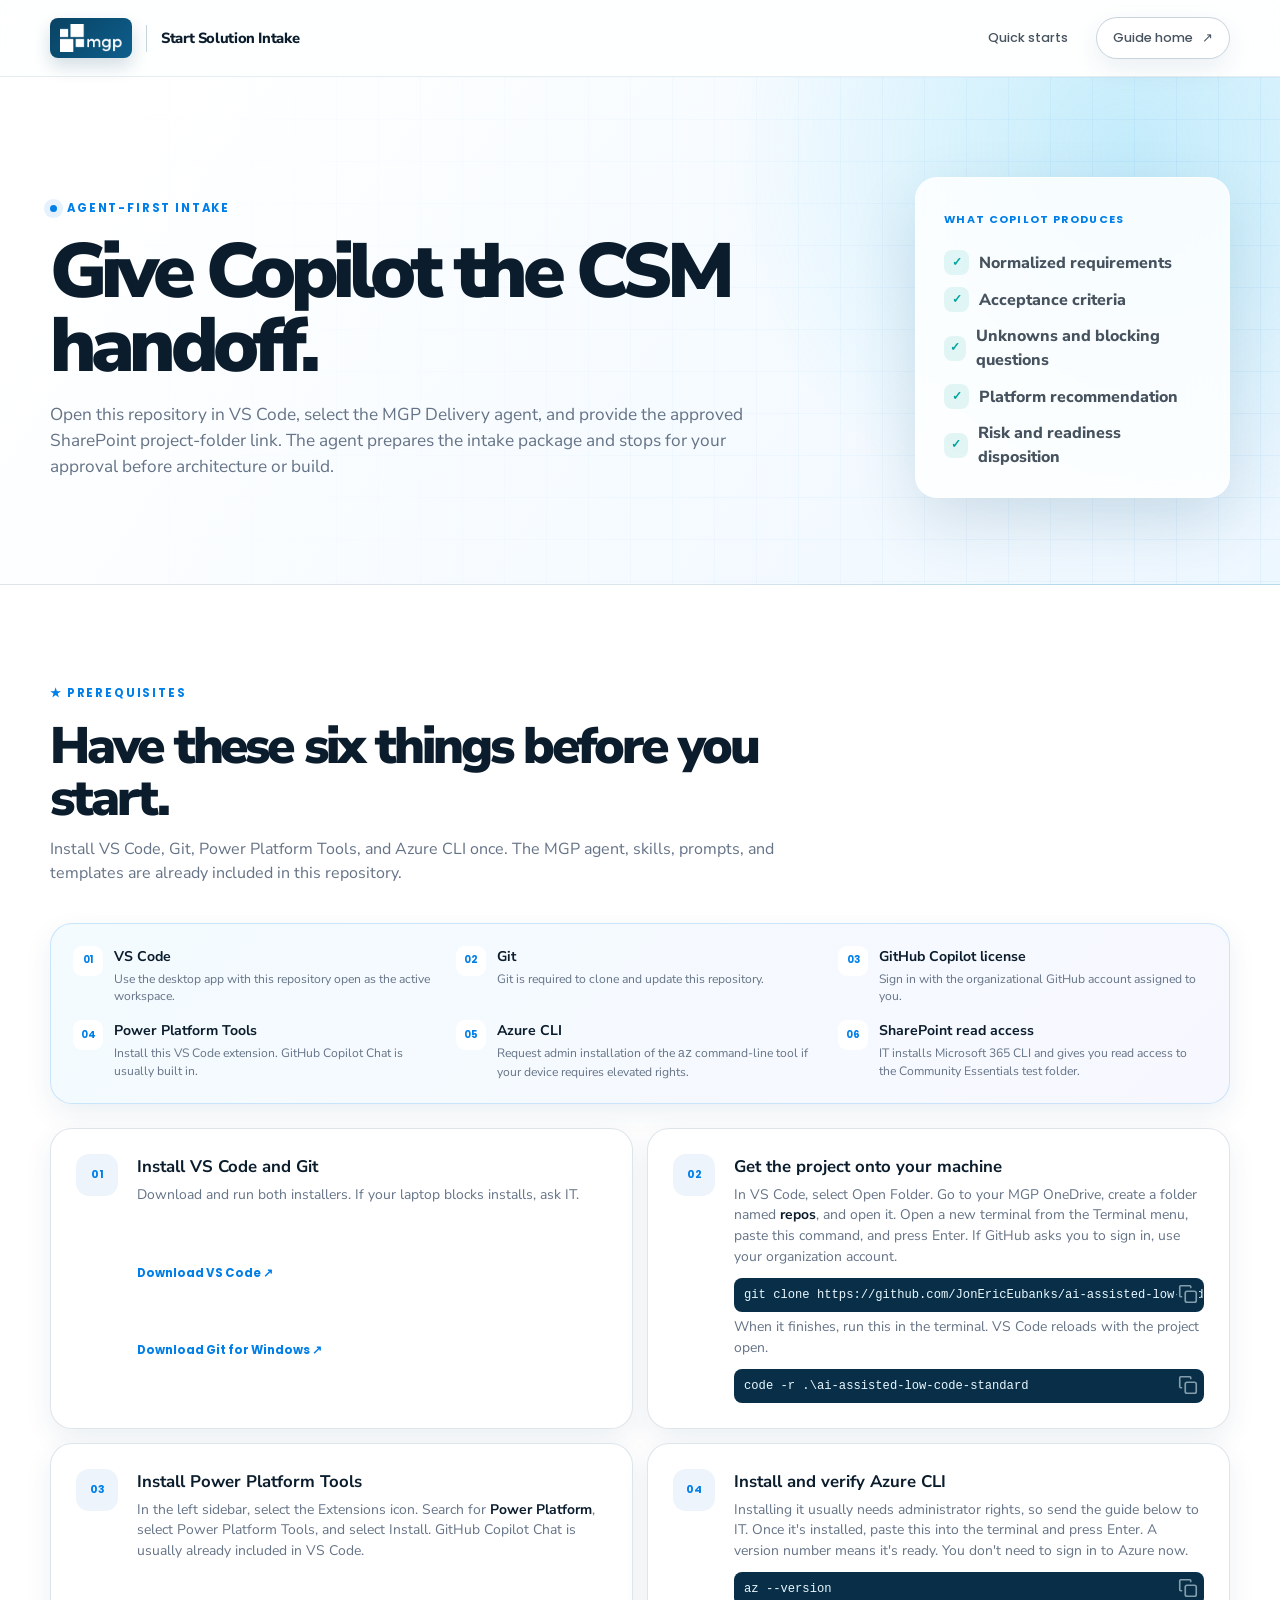
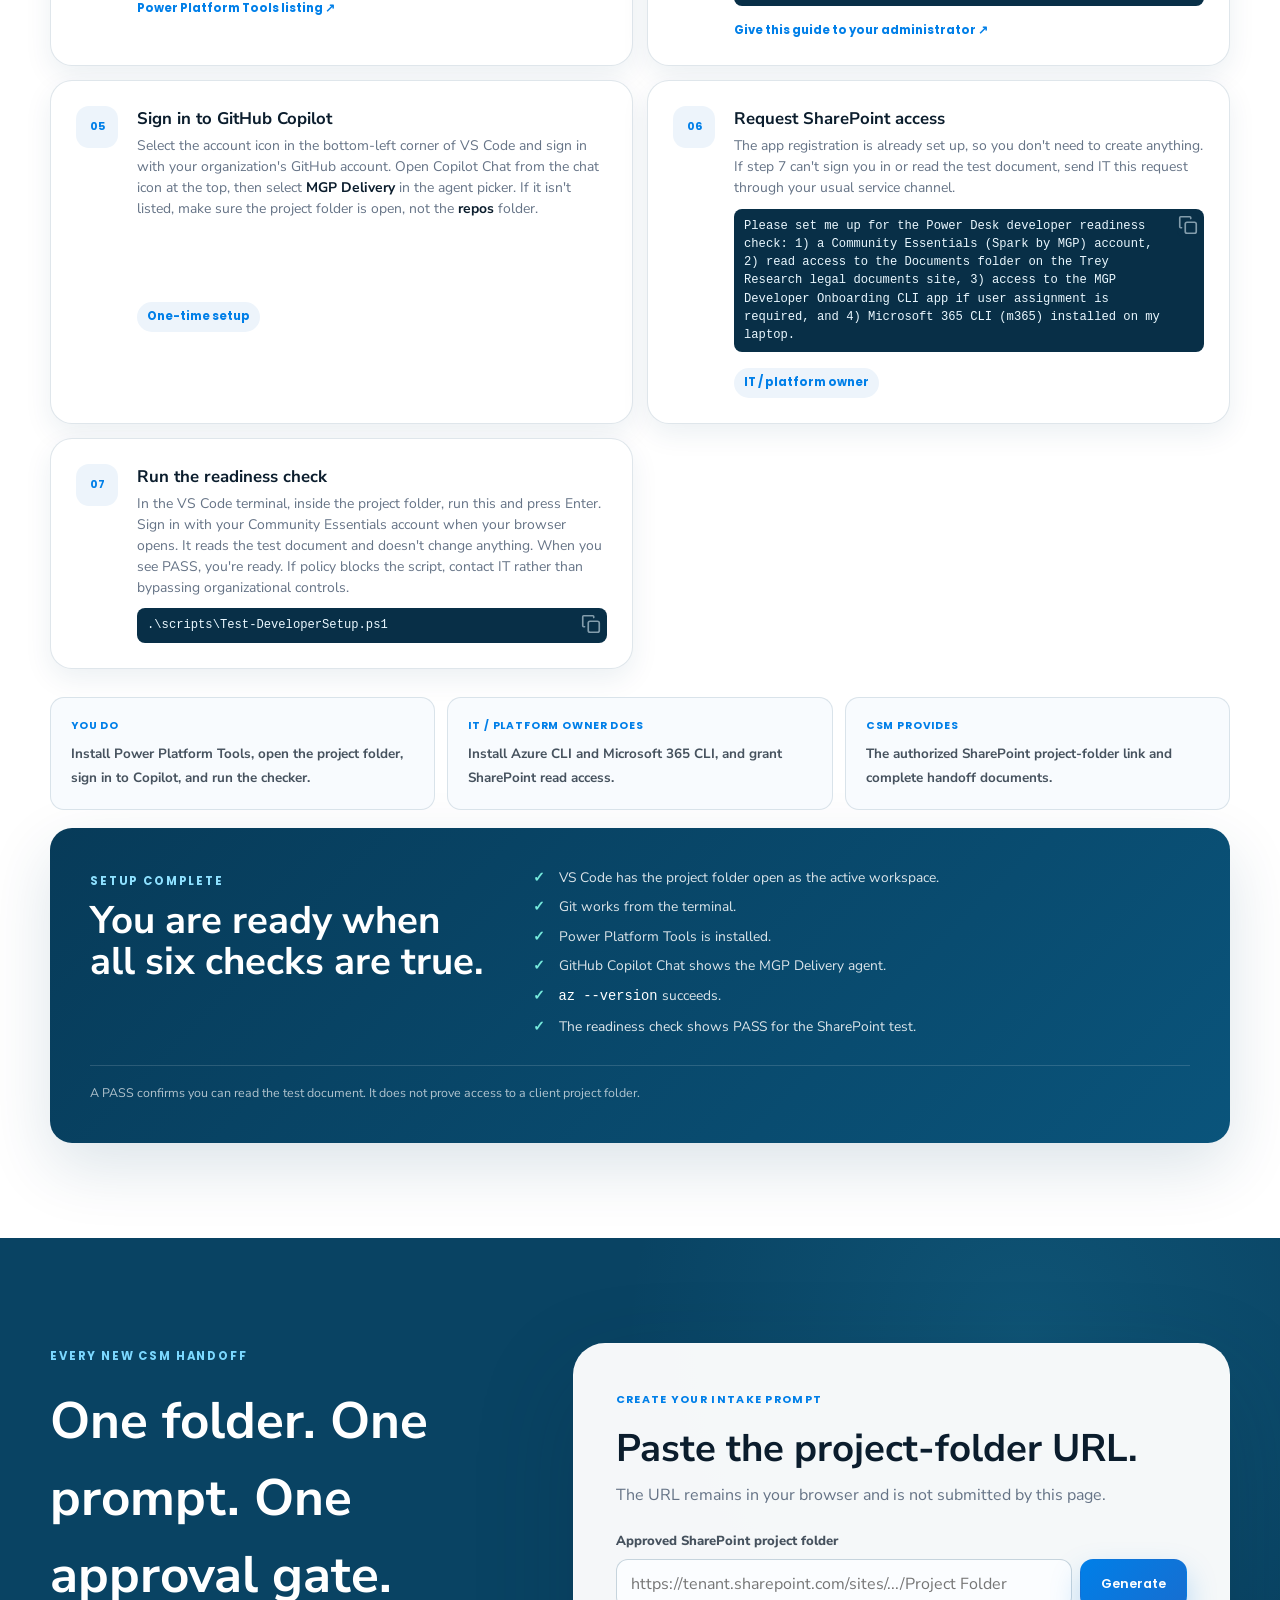
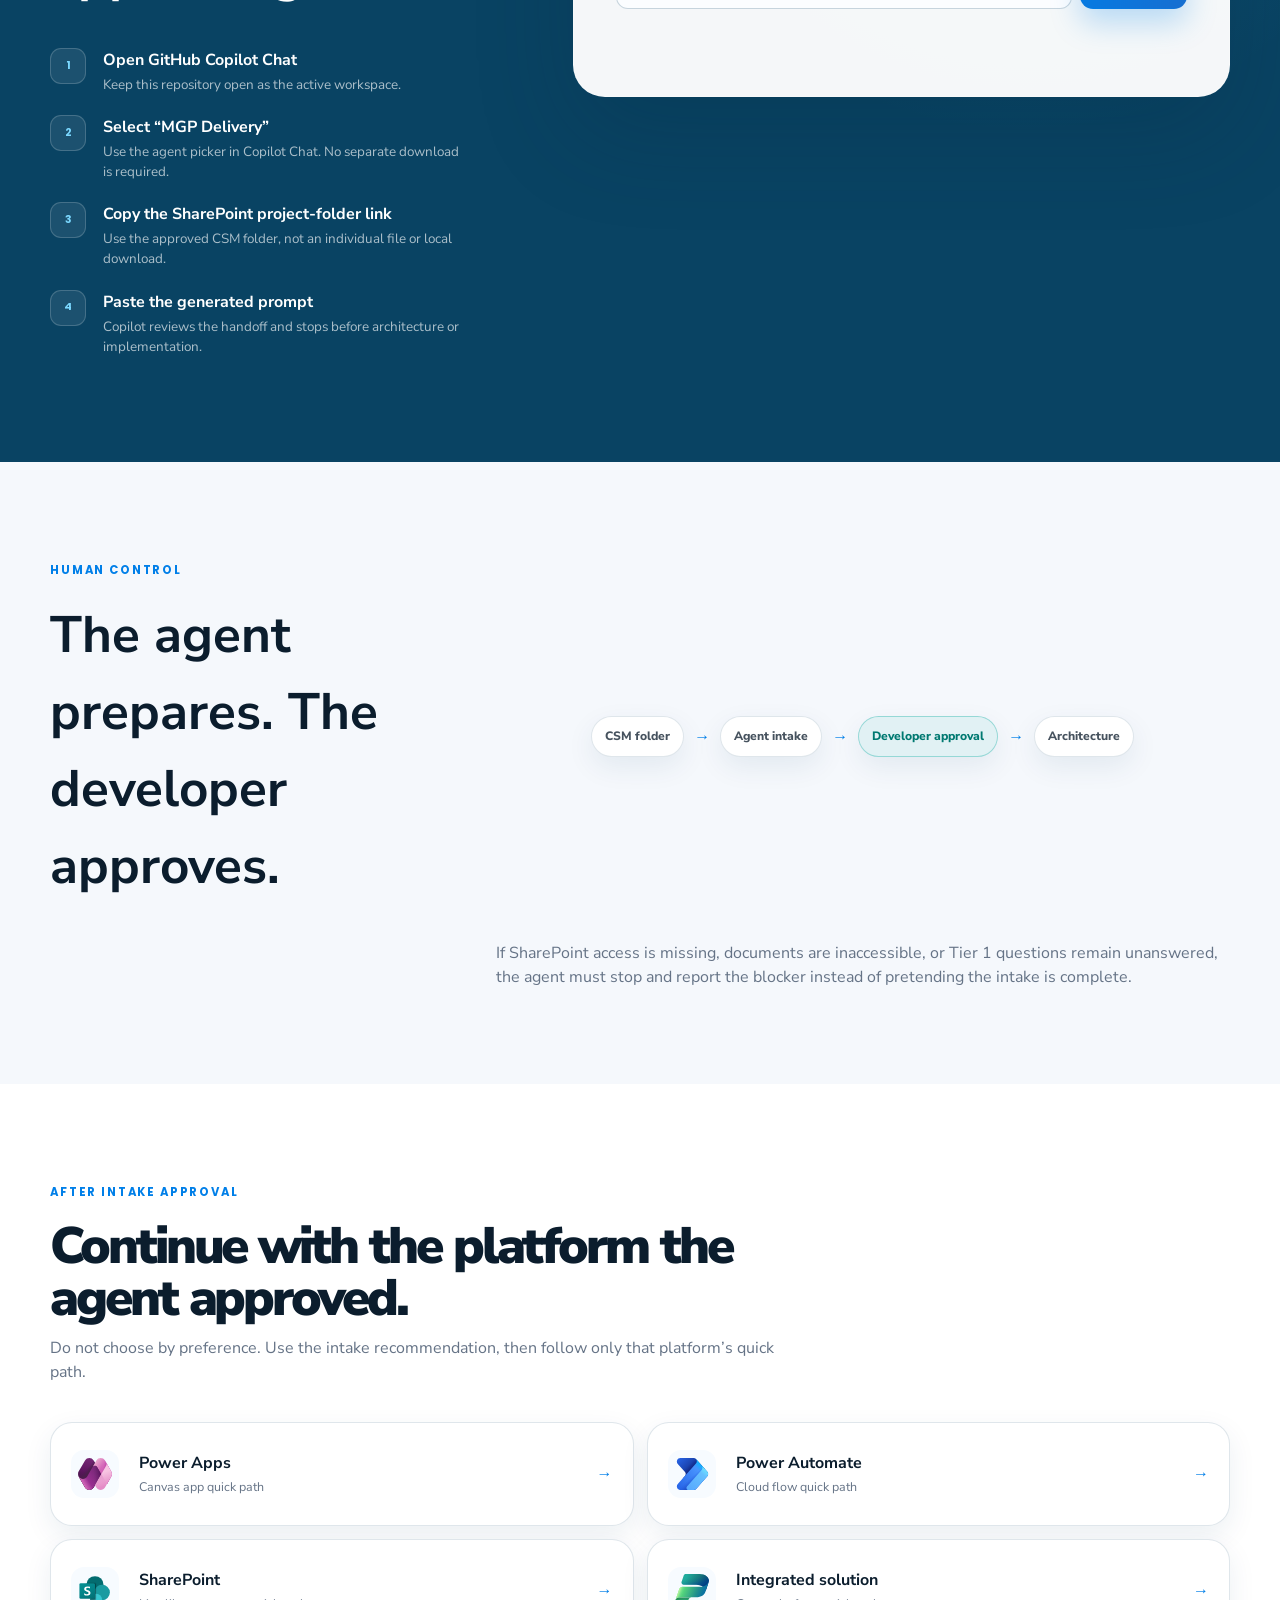
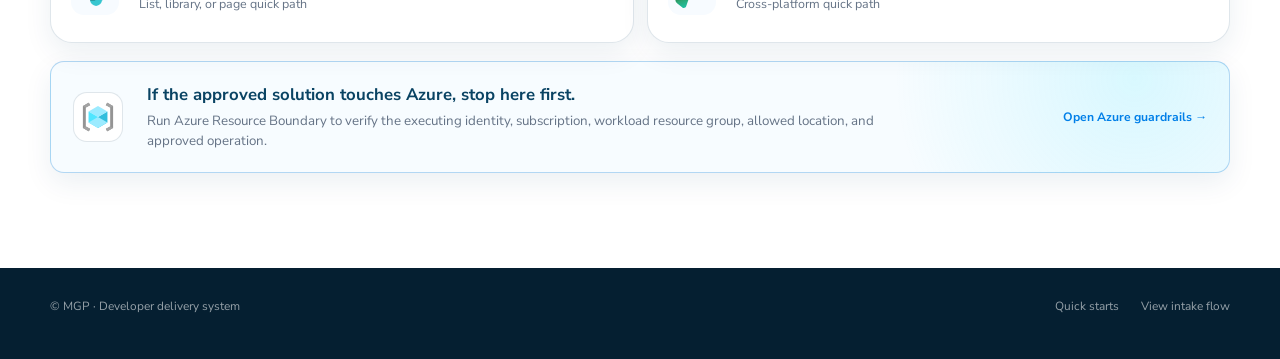
==== commit 09a304ff: "Add read-only SharePoint readiness check and refresh setup guide The developer setup check now signs" ====
--- a/docs/start/index.html
+++ b/docs/start/index.html
@@ -83,8 +83,8 @@
             <span class="eyebrow">★ Prerequisites</span>
             <h2>Have these six things before you start.</h2>
             <p>
-              Install VS Code, Git, the two recommended extensions, and Azure CLI once. The MGP
-              agent, skills, prompts, and templates are already included in this repository.
+              Install VS Code, Git, Power Platform Tools, and Azure CLI once. The MGP agent,
+              skills, prompts, and templates are already included in this repository.
             </p>
           </div>
 
@@ -113,8 +113,8 @@
             <div class="prerequisite-item">
               <span class="prerequisite-icon" aria-hidden="true">04</span>
               <div>
-                <strong>Two VS Code extensions</strong>
-                <p>GitHub Copilot Chat and Microsoft Power Platform Tools.</p>
+                <strong>Power Platform Tools</strong>
+                <p>Install this VS Code extension. GitHub Copilot Chat is usually built in.</p>
               </div>
             </div>
             <div class="prerequisite-item">
@@ -127,8 +127,8 @@
             <div class="prerequisite-item">
               <span class="prerequisite-icon" aria-hidden="true">06</span>
               <div>
-                <strong>Approved tenant access</strong>
-                <p>IT must provision the authenticated SharePoint/Microsoft 365 MCP connection.</p>
+                <strong>SharePoint read access</strong>
+                <p>IT installs Microsoft 365 CLI and gives you read access to the Community Essentials test folder.</p>
               </div>
             </div>
           </div>
@@ -138,7 +138,7 @@
               <span class="readiness-number">01</span>
               <div>
                 <strong>Install VS Code and Git</strong>
-                <p>Start here on a blank machine. Both tools must be available before you can open the workspace.</p>
+                <p>Download and run both installers. If your laptop blocks installs, ask IT.</p>
               </div>
               <a href="https://code.visualstudio.com/download" target="_blank" rel="noreferrer">
                 Download VS Code <span aria-hidden="true">↗</span>
@@ -151,34 +151,29 @@
             <div class="readiness-card">
               <span class="readiness-number">02</span>
               <div>
-                <strong>Clone and open the repository</strong>
-                <p>Run this from a terminal, then open the cloned folder in VS Code.</p>
+                <strong>Get the project onto your machine</strong>
+                <p>
+                  In VS Code, select Open Folder. Go to your MGP OneDrive, create a folder named
+                  <strong>repos</strong>, and open it. Open a new terminal from the Terminal menu, paste
+                  this command, and press Enter. If GitHub asks you to sign in, use your
+                  organization account.
+                </p>
                 <code>git clone https://github.com/JonEricEubanks/ai-assisted-low-code-standard.git</code>
-              </div>
-              <a
-                href="vscode://vscode.git/clone?url=https%3A%2F%2Fgithub.com%2FJonEricEubanks%2Fai-assisted-low-code-standard.git"
-              >
-                VS Code installed? Clone automatically <span aria-hidden="true">↗</span>
-              </a>
+                <p>When it finishes, run this in the terminal. VS Code reloads with the project open.</p>
+                <code>code -r .\ai-assisted-low-code-standard</code>
+              </div>
             </div>
 
             <div class="readiness-card">
               <span class="readiness-number">03</span>
               <div>
-                <strong>Install the recommended extensions</strong>
-                <p>
-                  Accept the repository recommendations in VS Code. You do not separately install
-                  the MGP agent or skills.
-                </p>
-                <code>GitHub.copilot-chat<br />microsoft-IsvExpTools.powerplatform-vscode</code>
-              </div>
-              <a
-                href="https://marketplace.visualstudio.com/items?itemName=GitHub.copilot-chat"
-                target="_blank"
-                rel="noreferrer"
-              >
-                Copilot Chat listing <span aria-hidden="true">↗</span>
-              </a>
+                <strong>Install Power Platform Tools</strong>
+                <p>
+                  In the left sidebar, select the Extensions icon. Search for
+                  <strong>Power Platform</strong>, select Power Platform Tools, and select Install.
+                  GitHub Copilot Chat is usually already included in VS Code.
+                </p>
+              </div>
               <a
                 href="https://marketplace.visualstudio.com/items?itemName=microsoft-IsvExpTools.powerplatform-vscode"
                 target="_blank"
@@ -193,11 +188,11 @@
               <div>
                 <strong>Install and verify Azure CLI</strong>
                 <p>
-                  The official installer may require local administrator rights. Ask your IT
-                  administrator to install Azure CLI so the <code>az</code> command is available
-                  in your terminal. After installation, run <code>az --version</code>. Sign in only
-                  when an approved workflow requires it.
-                </p>
+                  Installing it usually needs administrator rights, so send the guide below to IT.
+                  Once it's installed, paste this into the terminal and press Enter. A version
+                  number means it's ready. You don't need to sign in to Azure now.
+                </p>
+                <code>az --version</code>
               </div>
               <a href="https://learn.microsoft.com/cli/azure/install-azure-cli" target="_blank" rel="noreferrer">
                 Give this guide to your administrator <span aria-hidden="true">↗</span>
@@ -208,7 +203,12 @@
               <span class="readiness-number">05</span>
               <div>
                 <strong>Sign in to GitHub Copilot</strong>
-                <p>Use your approved organizational GitHub account and confirm Chat is available in VS Code.</p>
+                <p>
+                  Select the account icon in the bottom-left corner of VS Code and sign in with
+                  your organization's GitHub account. Open Copilot Chat from the chat icon at the
+                  top, then select <strong>MGP Delivery</strong> in the agent picker. If it isn't
+                  listed, make sure the project folder is open, not the <strong>repos</strong> folder.
+                </p>
               </div>
               <span class="readiness-state">One-time setup</span>
             </div>
@@ -216,12 +216,13 @@
             <div class="readiness-card">
               <span class="readiness-number">06</span>
               <div>
-                <strong>Request and verify tenant tools</strong>
-                <p>
-                  SharePoint/Microsoft 365 MCP access is not downloaded from this repository. Use
-                  your standard IT service channel and send the request below.
-                </p>
-                <code>Install or enable the approved SharePoint/Microsoft 365 MCP connection for the Power Desk developer workflow. Confirm I can list and read an authorized CSM project folder.</code>
+                <strong>Request SharePoint access</strong>
+                <p>
+                  The app registration is already set up, so you don't need to create anything.
+                  If step 7 can't sign you in or read the test document, send IT this request
+                  through your usual service channel.
+                </p>
+                <code class="code-wrap">Please set me up for the Power Desk developer readiness check: 1) a Community Essentials (Spark by MGP) account, 2) read access to the Documents folder on the Trey Research legal documents site, 3) access to the MGP Developer Onboarding CLI app if user assignment is required, and 4) Microsoft 365 CLI (m365) installed on my laptop.</code>
               </div>
               <span class="readiness-state">IT / platform owner</span>
             </div>
@@ -229,28 +230,27 @@
             <div class="readiness-card">
               <span class="readiness-number">07</span>
               <div>
-                <strong>Run the local readiness check</strong>
-                <p>
-                  In the VS Code PowerShell terminal, run this from the repository root. If policy
-                  blocks the script, contact IT rather than bypassing organizational controls.
+                <strong>Run the readiness check</strong>
+                <p>
+                  In the VS Code terminal, inside the project folder, run this and press Enter. Sign
+                  in with your Community Essentials account when your browser opens. It reads the
+                  test document and doesn't change anything. When you see PASS, you're ready. If
+                  policy blocks the script, contact IT rather than bypassing organizational
+                  controls.
                 </p>
                 <code>.\scripts\Test-DeveloperSetup.ps1</code>
               </div>
-              <button id="copy-setup-command" class="inline-action" type="button">
-                Copy command <span aria-hidden="true">⧉</span>
-              </button>
-            </div>
-          </div>
-          <p id="setup-copy-status" class="copy-status" role="status" aria-live="polite"></p>
+            </div>
+          </div>
 
           <div class="ownership-panel" aria-label="Setup responsibilities">
             <div>
               <span>You do</span>
-              <strong>Install approved extensions, open the repository, sign in to Copilot, and run the checker.</strong>
+              <strong>Install Power Platform Tools, open the project folder, sign in to Copilot, and run the checker.</strong>
             </div>
             <div>
               <span>IT / platform owner does</span>
-              <strong>Install Azure CLI when admin rights are required and provision approved MCP access.</strong>
+              <strong>Install Azure CLI and Microsoft 365 CLI, and grant SharePoint read access.</strong>
             </div>
             <div>
               <span>CSM provides</span>
@@ -264,16 +264,16 @@
               <h3>You are ready when all six checks are true.</h3>
             </div>
             <ul>
-              <li>VS Code has this repository open as the active workspace.</li>
+              <li>VS Code has the project folder open as the active workspace.</li>
               <li>Git works from the terminal.</li>
-              <li>Both recommended extensions are enabled.</li>
+              <li>Power Platform Tools is installed.</li>
               <li>GitHub Copilot Chat shows the MGP Delivery agent.</li>
               <li><code>az --version</code> succeeds.</li>
-              <li>The approved MCP connection can list and read an authorized CSM folder.</li>
+              <li>The readiness check shows PASS for the SharePoint test.</li>
             </ul>
             <p>
-              The readiness script verifies local tools and repository files. Tenant authentication
-              still requires the manual folder-read check above.
+              A PASS confirms you can read the test document. It does not prove access to a
+              client project folder.
             </p>
           </div>
         </div>
--- a/docs/start/start.css
+++ b/docs/start/start.css
@@ -205,6 +205,12 @@
 .readiness-card strong {
   display: block;
   font-size: 1.05rem;
+}
+
+.readiness-card p strong {
+  display: inline;
+  font-size: inherit;
+  color: var(--ink, inherit);
 }
 
 .readiness-card p {
@@ -247,6 +253,44 @@
   font-family: Consolas, "Courier New", monospace;
   font-size: 0.76rem;
   white-space: nowrap;
+}
+
+.readiness-card code.code-wrap {
+  white-space: normal;
+  line-height: 1.5;
+}
+
+.code-copy {
+  position: relative;
+  margin-top: 10px;
+}
+
+.code-copy code {
+  margin-top: 0;
+  padding-right: 32px;
+}
+
+.code-copy-button {
+  position: absolute;
+  top: 5px;
+  right: 5px;
+  width: 22px;
+  height: 22px;
+  padding: 0;
+  display: grid;
+  place-items: center;
+  border: 0;
+  border-radius: 5px;
+  background: #082f47;
+  color: rgba(234, 248, 255, 0.55);
+  cursor: pointer;
+  transition: color 0.15s ease, background 0.15s ease;
+}
+
+.code-copy-button:hover,
+.code-copy-button:focus-visible {
+  background: #154863;
+  color: #fff;
 }
 
 .copy-status {
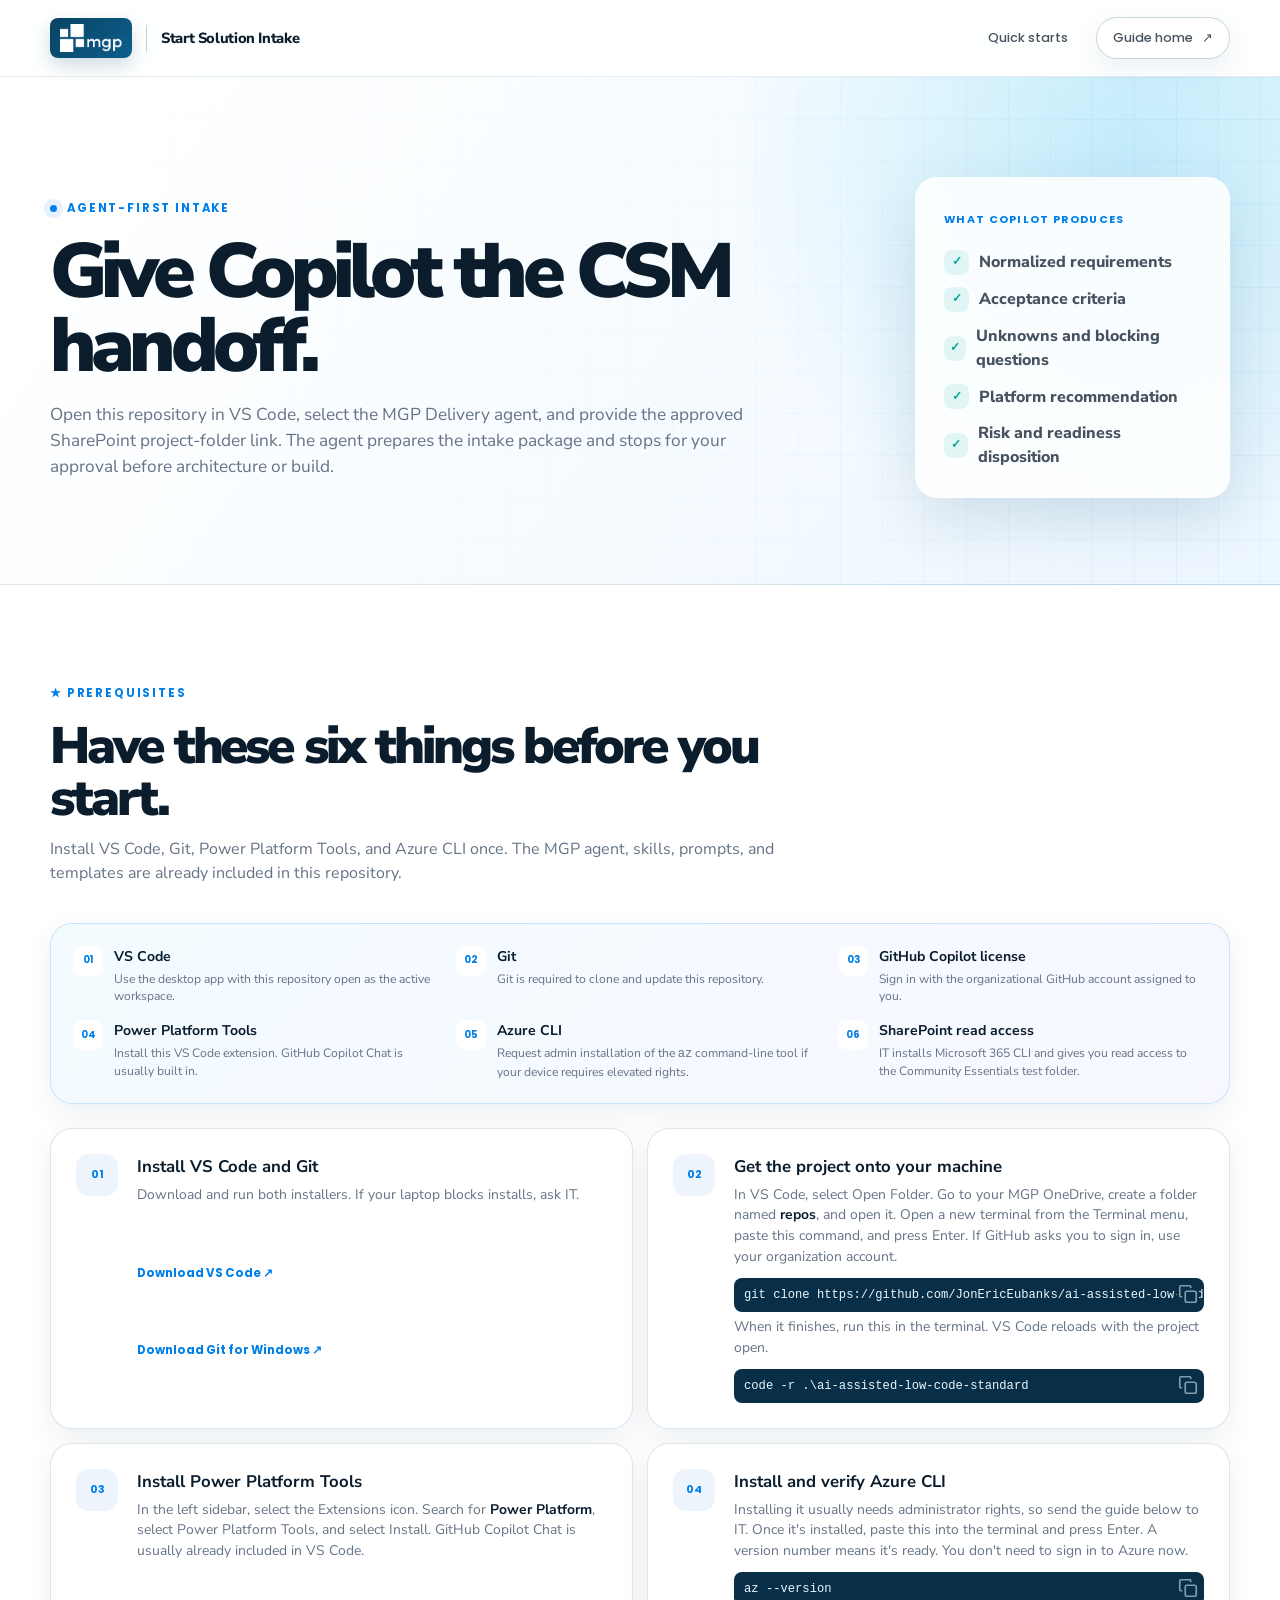
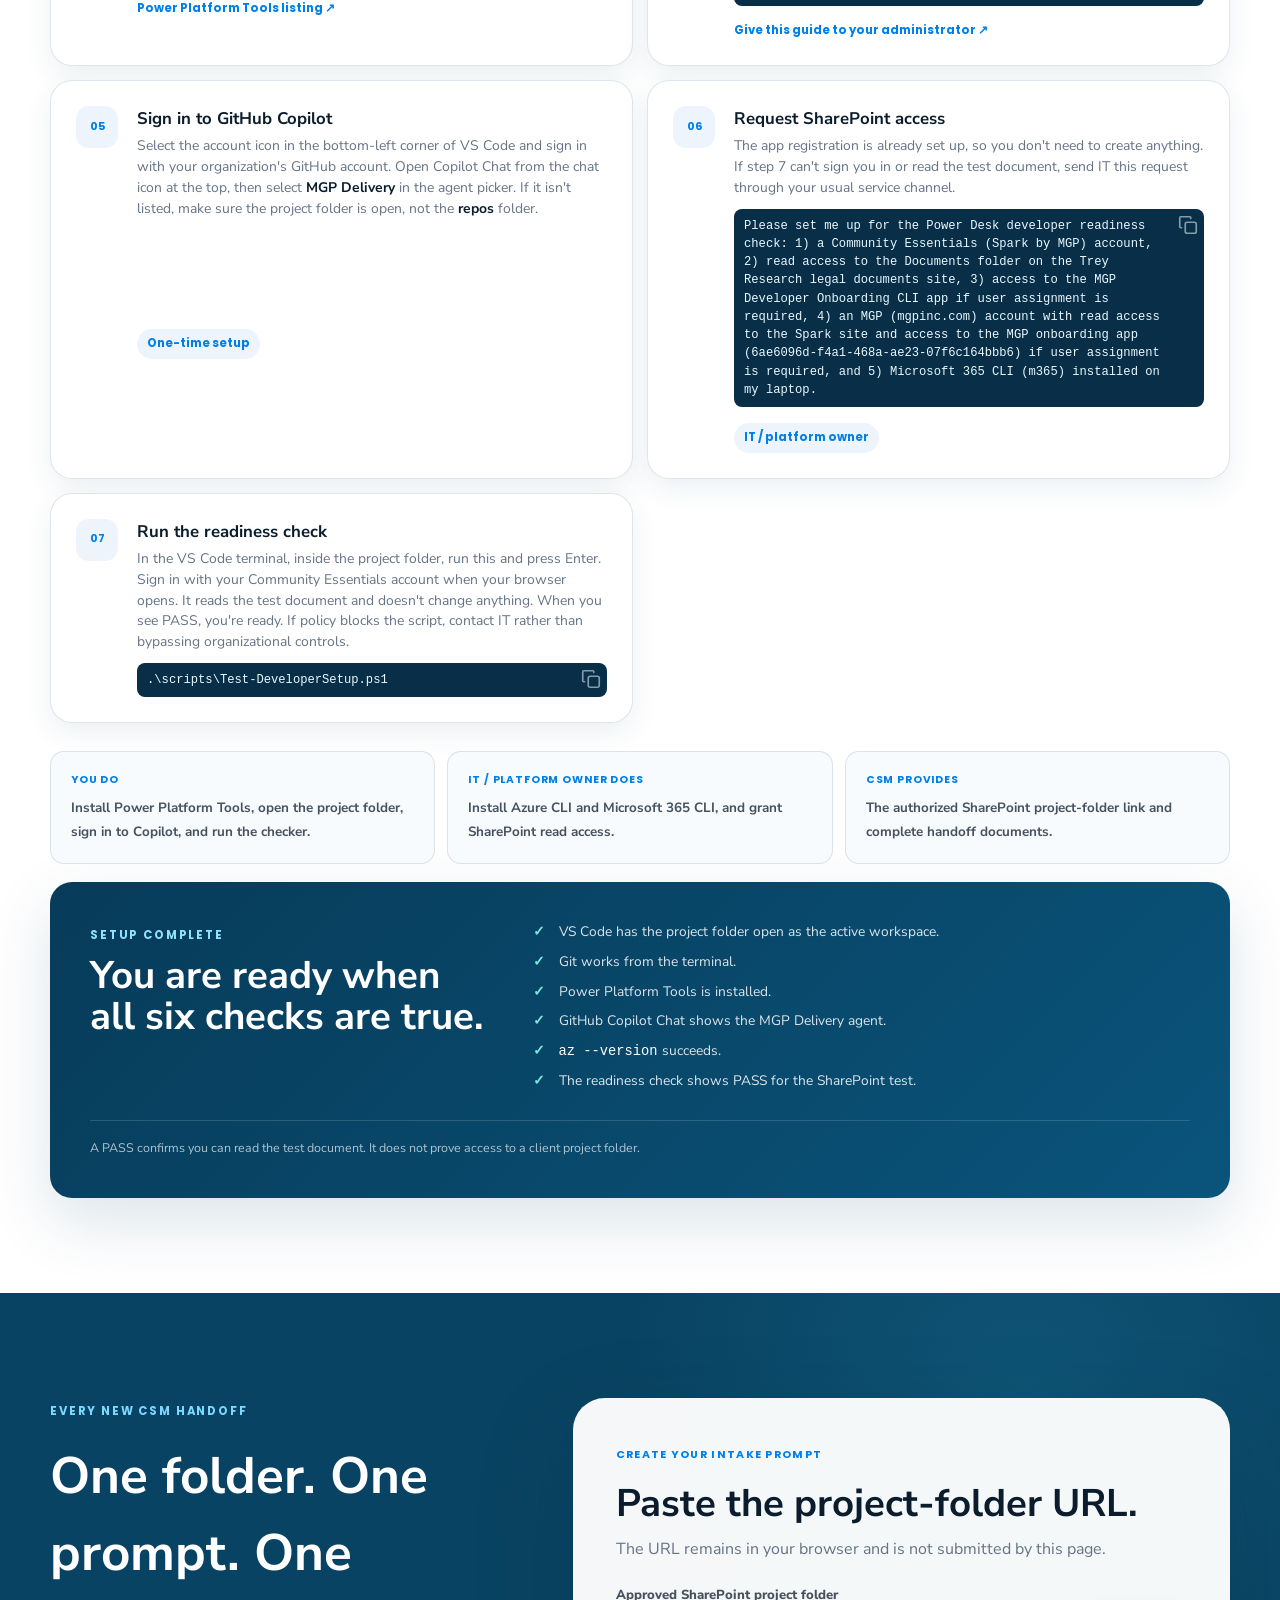
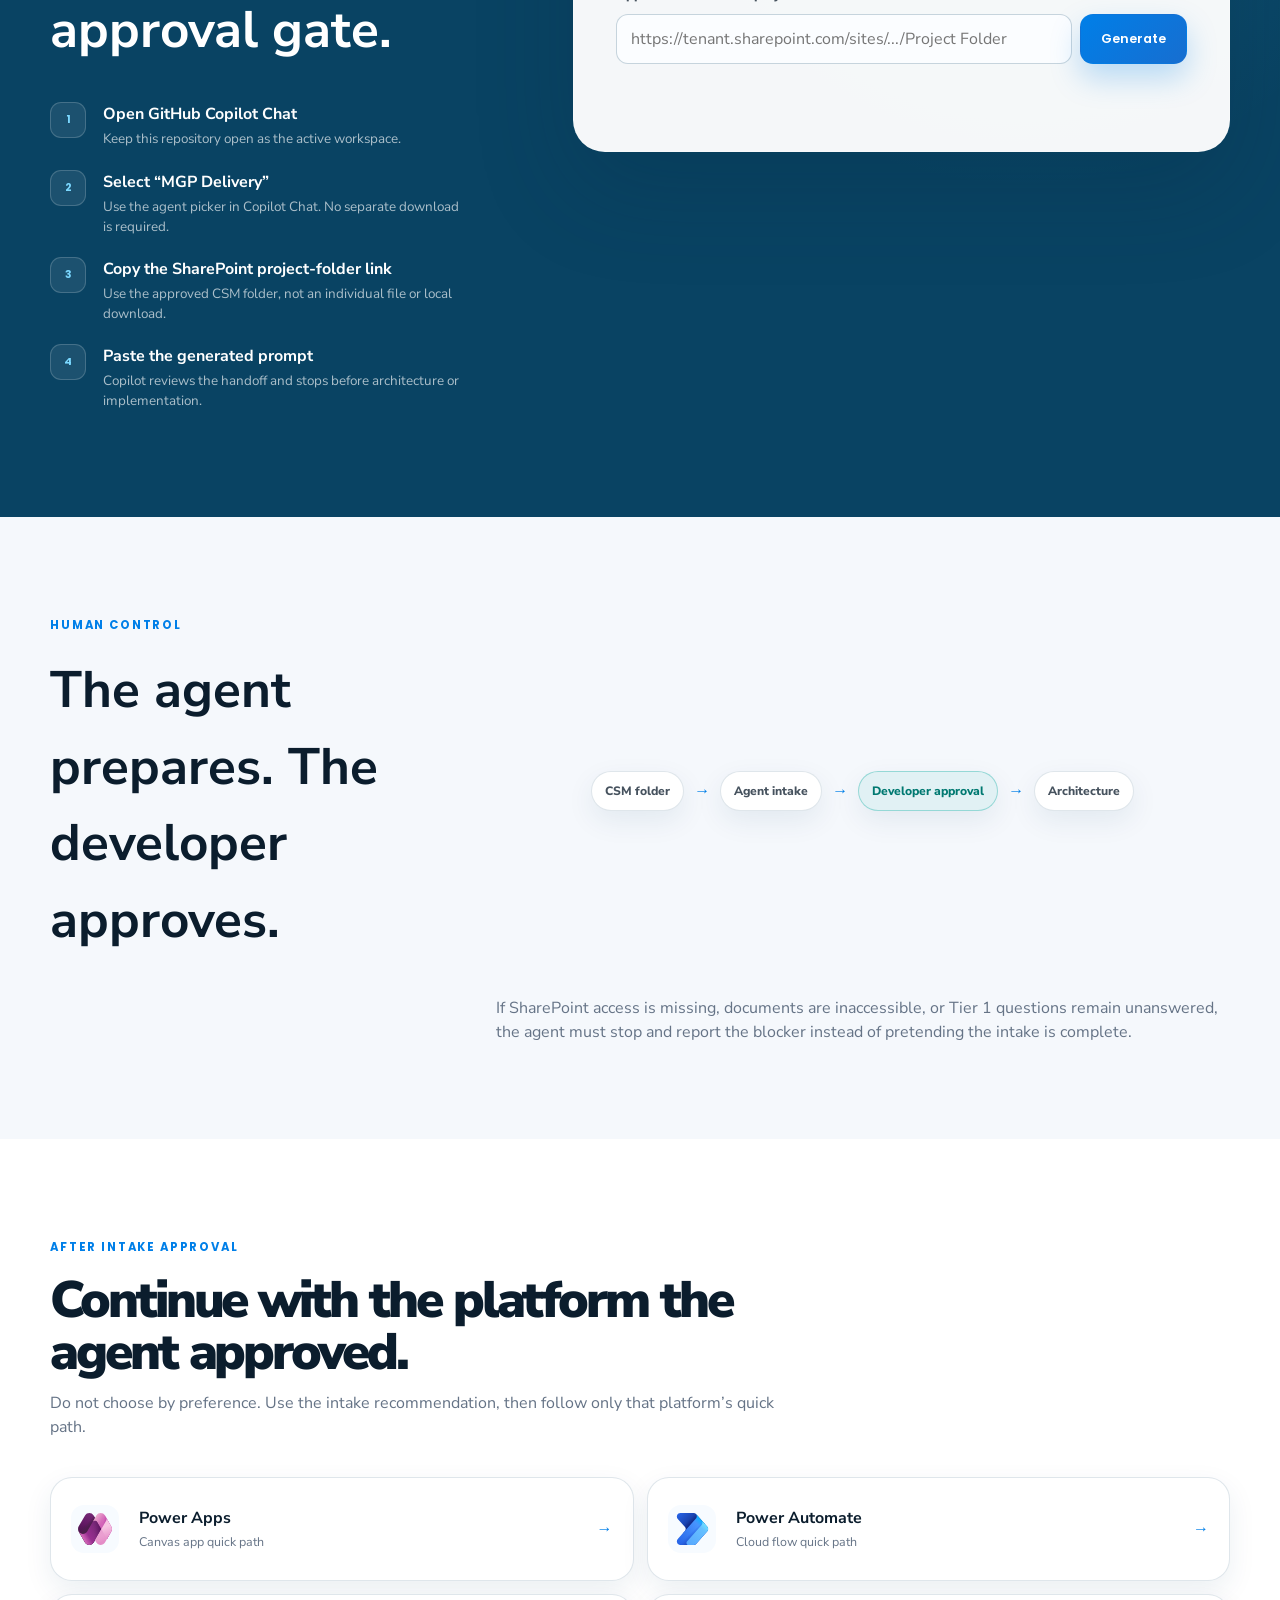
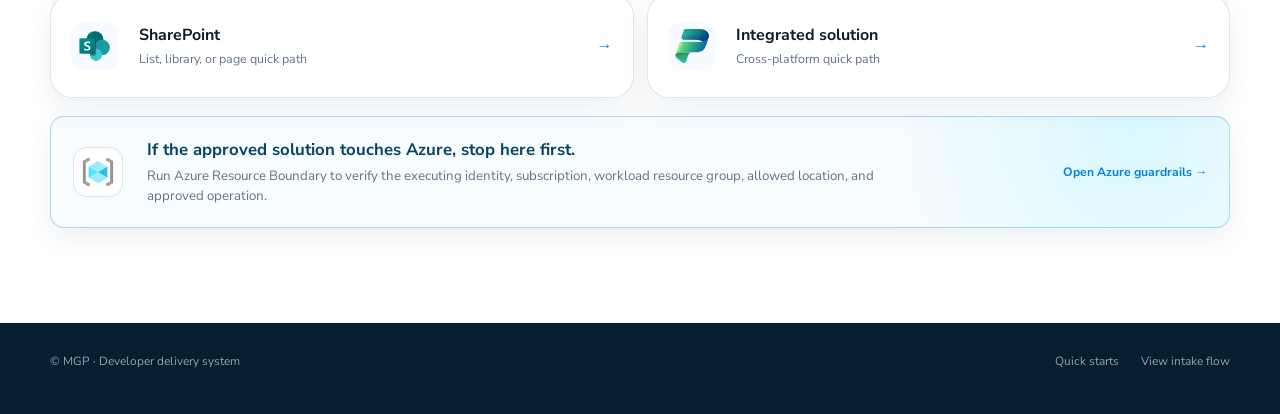
==== commit 93e03076: "Test SharePoint readiness against both Community Essentials and MGP Add the MGP onboarding app (6ae6" ====
--- a/docs/start/index.html
+++ b/docs/start/index.html
@@ -222,7 +222,7 @@
                   If step 7 can't sign you in or read the test document, send IT this request
                   through your usual service channel.
                 </p>
-                <code class="code-wrap">Please set me up for the Power Desk developer readiness check: 1) a Community Essentials (Spark by MGP) account, 2) read access to the Documents folder on the Trey Research legal documents site, 3) access to the MGP Developer Onboarding CLI app if user assignment is required, and 4) Microsoft 365 CLI (m365) installed on my laptop.</code>
+                <code class="code-wrap">Please set me up for the Power Desk developer readiness check: 1) a Community Essentials (Spark by MGP) account, 2) read access to the Documents folder on the Trey Research legal documents site, 3) access to the MGP Developer Onboarding CLI app if user assignment is required, 4) an MGP (mgpinc.com) account with read access to the Spark site and access to the MGP onboarding app (6ae6096d-f4a1-468a-ae23-07f6c164bbb6) if user assignment is required, and 5) Microsoft 365 CLI (m365) installed on my laptop.</code>
               </div>
               <span class="readiness-state">IT / platform owner</span>
             </div>
